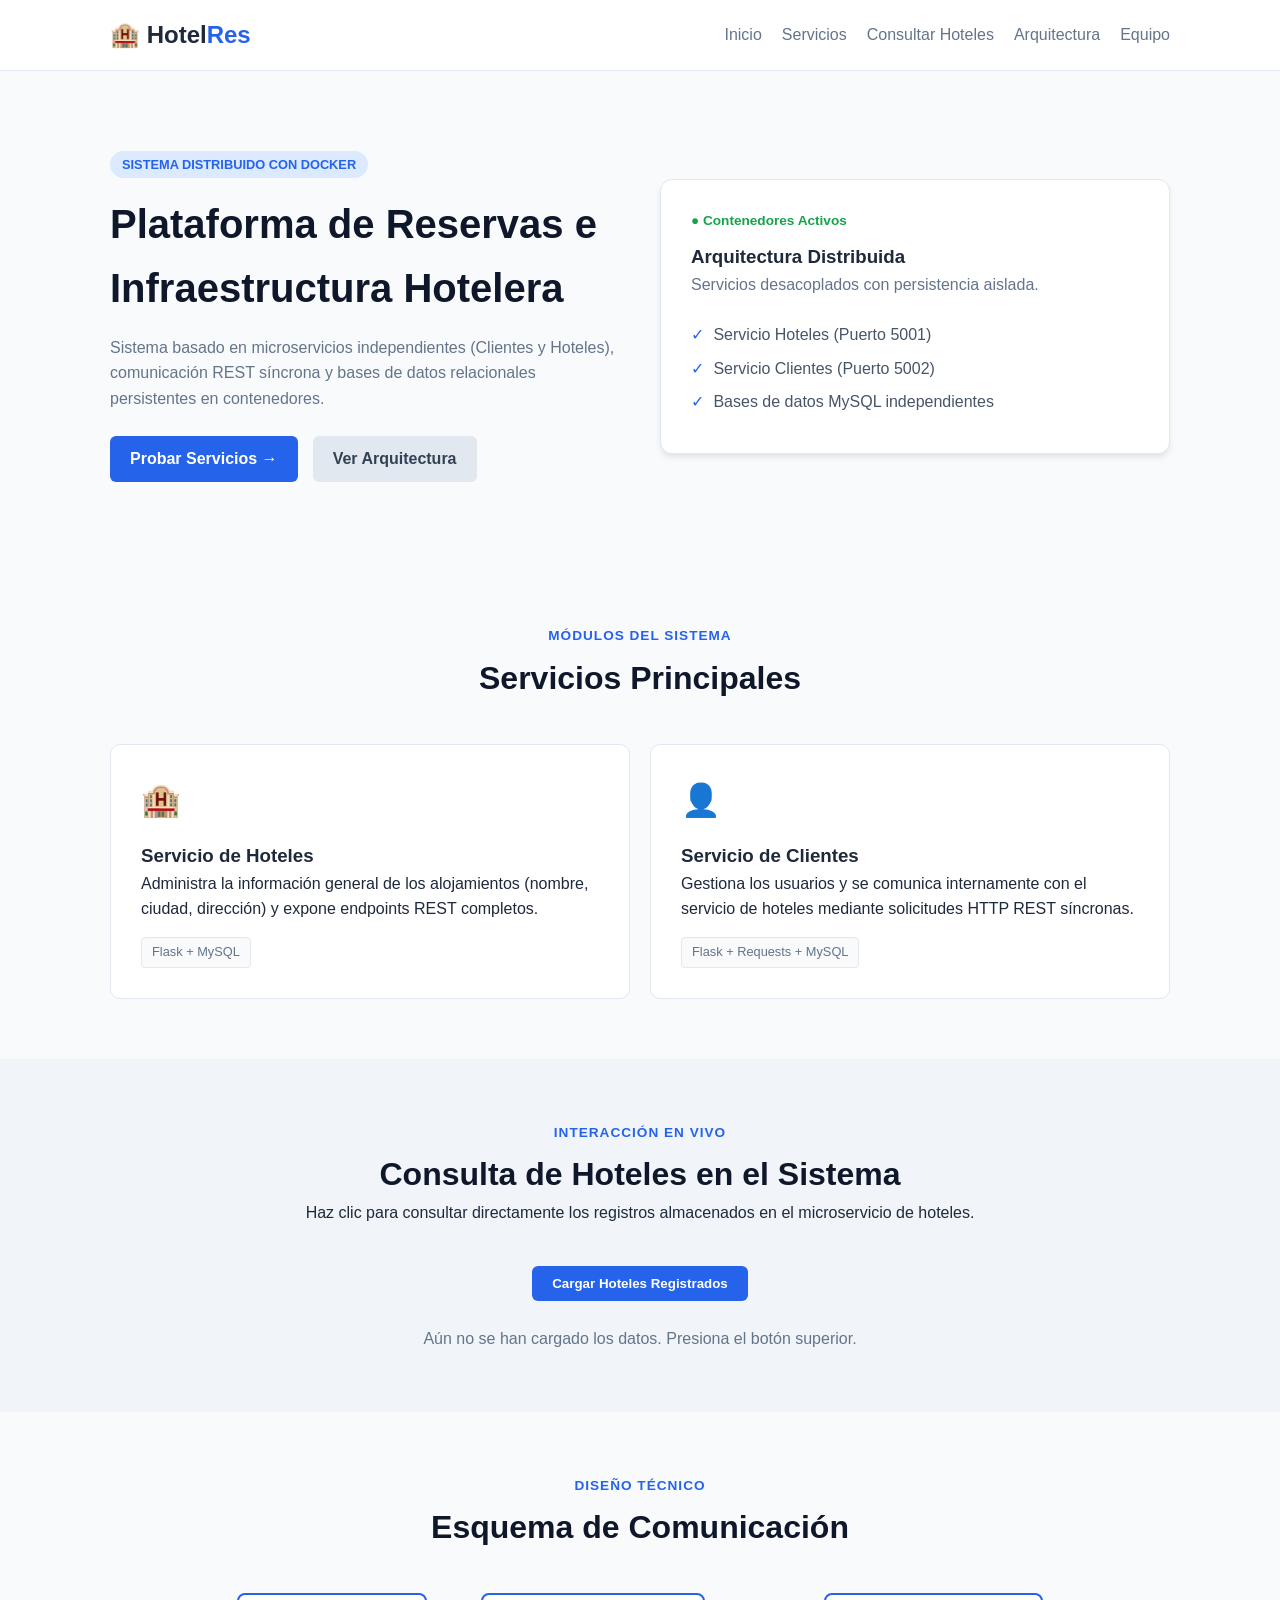
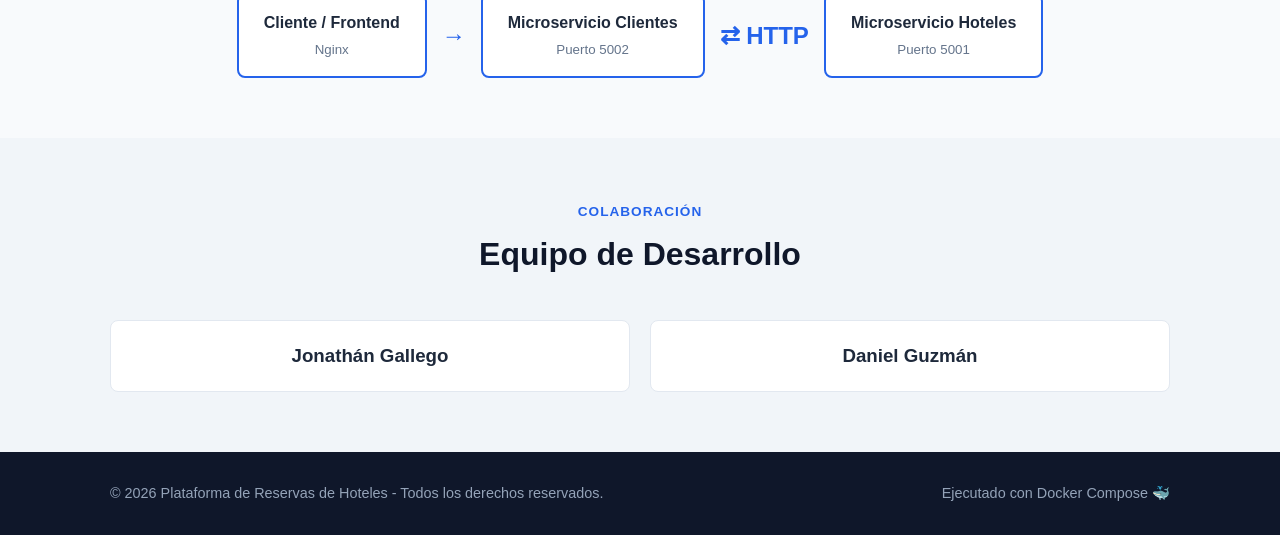
==== home/index.html @ 81968f02 "creación del home y arreglo de carpetas" ====
<!DOCTYPE html>
<html lang="es">
<head>
    <meta charset="UTF-8">
    <meta name="viewport" content="width=device-width, initial-scale=1.0">
    <title>HotelRes | Plataforma de Reservas</title>
    <link rel="stylesheet" href="style.css">
</head>
<body>

    <!-- HEADER / NAVBAR -->
    <header class="navbar">
        <div class="container nav-container">
            <a href="#" class="logo">🏨 Hotel<span>Res</span></a>
            <nav class="nav-links">
                <a href="#inicio">Inicio</a>
                <a href="#servicios">Servicios</a>
                <a href="#datos">Consultar Hoteles</a>
                <a href="#arquitectura">Arquitectura</a>
                <a href="#equipo">Equipo</a>
            </nav>
        </div>
    </header>

    <main>
        <!-- SECCIÓN INICIO / HERO -->
        <section id="inicio" class="hero">
            <div class="container hero-grid">
                <div class="hero-text">
                    <span class="badge">SISTEMA DISTRIBUIDO CON DOCKER</span>
                    <h1>Plataforma de Reservas e Infraestructura Hotelera</h1>
                    <p>
                        Sistema basado en microservicios independientes (Clientes y Hoteles), 
                        comunicación REST síncrona y bases de datos relacionales persistentes en contenedores.
                    </p>
                    <div class="hero-buttons">
                        <a href="#datos" class="btn primary">Probar Servicios →</a>
                        <a href="#arquitectura" class="btn secondary">Ver Arquitectura</a>
                    </div>
                </div>
                <div class="hero-card">
                    <div class="card-status">● Contenedores Activos</div>
                    <h3>Arquitectura Distribuida</h3>
                    <p>Servicios desacoplados con persistencia aislada.</p>
                    <ul class="card-list">
                        <li><span>✓</span> Servicio Hoteles (Puerto 5001)</li>
                        <li><span>✓</span> Servicio Clientes (Puerto 5002)</li>
                        <li><span>✓</span> Bases de datos MySQL independientes</li>
                    </ul>
                </div>
            </div>
        </section>

        <!-- SECCIÓN SERVICIOS IMPLEMENTADOS -->
        <section id="servicios" class="section">
            <div class="container">
                <div class="section-title">
                    <span class="subtitle">MÓDULOS DEL SISTEMA</span>
                    <h2>Servicios Principales</h2>
                </div>
                <div class="services-grid">
                    <div class="service-card">
                        <div class="service-icon">🏨</div>
                        <h3>Servicio de Hoteles</h3>
                        <p>Administra la información general de los alojamientos (nombre, ciudad, dirección) y expone endpoints REST completos.</p>
                        <span class="tech-tag">Flask + MySQL</span>
                    </div>
                    <div class="service-card">
                        <div class="service-icon">👤</div>
                        <h3>Servicio de Clientes</h3>
                        <p>Gestiona los usuarios y se comunica internamente con el servicio de hoteles mediante solicitudes HTTP REST síncronas.</p>
                        <span class="tech-tag">Flask + Requests + MySQL</span>
                    </div>
                </div>
            </div>
        </section>

        <!-- SECCIÓN PRUEBA DE CONEXIÓN CON EL BACKEND -->
        <section id="datos" class="section bg-light">
            <div class="container">
                <div class="section-title">
                    <span class="subtitle">INTERACCIÓN EN VIVO</span>
                    <h2>Consulta de Hoteles en el Sistema</h2>
                    <p>Haz clic para consultar directamente los registros almacenados en el microservicio de hoteles.</p>
                </div>
                <div class="center-box">
                    <button id="btn-cargar" class="btn primary">Cargar Hoteles Registrados</button>
                </div>
                <div id="hoteles-container" class="hotels-grid">
                    <!-- Aquí se inyectarán los hoteles mediante JavaScript -->
                    <p class="placeholder-text">Aún no se han cargado los datos. Presiona el botón superior.</p>
                </div>
            </div>
        </section>

        <!-- SECCIÓN ARQUITECTURA -->
        <section id="arquitectura" class="section">
            <div class="container">
                <div class="section-title">
                    <span class="subtitle">DISEÑO TÉCNICO</span>
                    <h2>Esquema de Comunicación</h2>
                </div>
                <div class="arch-box">
                    <div class="arch-node">Cliente / Frontend<br><small>Nginx</small></div>
                    <div class="arch-arrow">→</div>
                    <div class="arch-node">Microservicio Clientes<br><small>Puerto 5002</small></div>
                    <div class="arch-arrow">⇄ HTTP</div>
                    <div class="arch-node">Microservicio Hoteles<br><small>Puerto 5001</small></div>
                </div>
            </div>
        </section>

        <!-- SECCIÓN EQUIPO -->
        <section id="equipo" class="section bg-light">
            <div class="container">
                <div class="section-title">
                    <span class="subtitle">COLABORACIÓN</span>
                    <h2>Equipo de Desarrollo</h2>
                </div>
                <div class="team-grid">
                    <div class="team-card">
                        <h3>Jonathán Gallego</h3>
                        <p></p>
                    </div>
                    <div class="team-card">
                        <h3>Daniel Guzmán</h3>
                        <p></p>
                    </div>
                </div>
            </div>
        </section>
    </main>

    <!-- FOOTER -->
    <footer class="footer">
        <div class="container footer-content">
            <p>© 2026 Plataforma de Reservas de Hoteles - Todos los derechos reservados.</p>
            <p>Ejecutado con Docker Compose 🐳</p>
        </div>
    </footer>

    <script src="script.js"></script>
</body>
</html>
---- home/style.css ----
:root {
    --primary: #2563eb;
    --primary-dark: #1d4ed8;
    --bg-color: #f8fafc;
    --text-color: #1e293b;
    --border-color: #e2e8f0;
    --card-bg: #ffffff;
}

* {
    margin: 0;
    padding: 0;
    box-sizing: border-box;
    font-family: 'Segoe UI', Tahoma, Geneva, Verdana, sans-serif;
}

body {
    background-color: var(--bg-color);
    color: var(--text-color);
    line-height: 1.6;
}

.container {
    max-width: 1100px;
    margin: 0 auto;
    padding: 0 20px;
}

/* Navbar */
.navbar {
    background: var(--card-bg);
    border-bottom: 1px solid var(--border-color);
    position: sticky;
    top: 0;
    z-index: 100;
}

.nav-container {
    display: flex;
    justify-content: space-between;
    align-items: center;
    height: 70px;
}

.logo {
    font-size: 1.5rem;
    font-weight: bold;
    color: var(--text-color);
    text-decoration: none;
}

.logo span {
    color: var(--primary);
}

.nav-links {
    display: flex;
    gap: 20px;
}

.nav-links a {
    text-decoration: none;
    color: #64748b;
    font-weight: 500;
    transition: color 0.2s;
}

.nav-links a:hover {
    color: var(--primary);
}

/* Hero Section */
.hero {
    padding: 80px 0;
}

.hero-grid {
    display: grid;
    grid-template-columns: 1fr 1fr;
    gap: 40px;
    align-items: center;
}

.badge {
    background: #dbeafe;
    color: var(--primary);
    padding: 6px 12px;
    border-radius: 20px;
    font-size: 0.8rem;
    font-weight: bold;
}

.hero h1 {
    font-size: 2.5rem;
    margin: 15px 0;
    color: #0f172a;
}

.hero p {
    color: #64748b;
    margin-bottom: 25px;
}

.hero-buttons {
    display: flex;
    gap: 15px;
}

.btn {
    padding: 10px 20px;
    border-radius: 6px;
    font-weight: 600;
    text-decoration: none;
    cursor: pointer;
    border: none;
    transition: background 0.2s;
}

.btn.primary {
    background: var(--primary);
    color: white;
}

.btn.primary:hover {
    background: var(--primary-dark);
}

.btn.secondary {
    background: #e2e8f0;
    color: #334155;
}

.hero-card {
    background: var(--card-bg);
    border: 1px solid var(--border-color);
    padding: 30px;
    border-radius: 12px;
    box-shadow: 0 4px 6px -1px rgb(0 0 0 / 0.1);
}

.card-status {
    color: #16a34a;
    font-size: 0.85rem;
    font-weight: bold;
    margin-bottom: 10px;
}

.card-list {
    list-style: none;
    margin-top: 15px;
}

.card-list li {
    margin-bottom: 8px;
    color: #475569;
}

.card-list span {
    color: var(--primary);
    margin-right: 5px;
}

/* Sections */
.section {
    padding: 60px 0;
}

.bg-light {
    background: #f1f5f9;
}

.section-title {
    text-align: center;
    margin-bottom: 40px;
}

.subtitle {
    color: var(--primary);
    font-size: 0.85rem;
    font-weight: bold;
    letter-spacing: 1px;
}

.section-title h2 {
    font-size: 2rem;
    margin-top: 5px;
    color: #0f172a;
}

/* Services */
.services-grid {
    display: grid;
    grid-template-columns: repeat(auto-fit, minmax(280px, 1fr));
    gap: 20px;
}

.service-card {
    background: var(--card-bg);
    padding: 30px;
    border-radius: 10px;
    border: 1px solid var(--border-color);
}

.service-icon {
    font-size: 2rem;
    margin-bottom: 15px;
}

.tech-tag {
    display: inline-block;
    margin-top: 15px;
    background: #f8fafc;
    border: 1px solid var(--border-color);
    padding: 4px 10px;
    border-radius: 4px;
    font-size: 0.8rem;
    color: #64748b;
}

/* Live Data Box */
.center-box {
    text-align: center;
    margin-bottom: 25px;
}

.hotels-grid {
    display: grid;
    grid-template-columns: repeat(auto-fit, minmax(250px, 1fr));
    gap: 15px;
}

.hotel-card {
    background: var(--card-bg);
    padding: 20px;
    border-radius: 8px;
    border: 1px solid var(--border-color);
}

.placeholder-text, .loading {
    text-align: center;
    color: #64748b;
    grid-column: 1 / -1;
}

.error-box {
    grid-column: 1 / -1;
    background: #fee2e2;
    color: #991b1b;
    padding: 15px;
    border-radius: 6px;
    text-align: center;
}

/* Architecture */
.arch-box {
    display: flex;
    justify-content: center;
    align-items: center;
    gap: 15px;
    flex-wrap: wrap;
}

.arch-node {
    background: var(--card-bg);
    border: 2px solid var(--primary);
    padding: 15px 25px;
    border-radius: 8px;
    text-align: center;
    font-weight: bold;
}

.arch-node small {
    font-weight: normal;
    color: #64748b;
}

.arch-arrow {
    font-size: 1.5rem;
    color: var(--primary);
    font-weight: bold;
}

/* Team */
.team-grid {
    display: grid;
    grid-template-columns: repeat(auto-fit, minmax(220px, 1fr));
    gap: 20px;
}

.team-card {
    background: var(--card-bg);
    padding: 20px;
    border-radius: 8px;
    border: 1px solid var(--border-color);
    text-align: center;
}

/* Footer */
.footer {
    background: #0f172a;
    color: #94a3b8;
    padding: 30px 0;
    text-align: center;
    font-size: 0.9rem;
}

.footer-content {
    display: flex;
    justify-content: space-between;
    flex-wrap: wrap;
    gap: 10px;
}
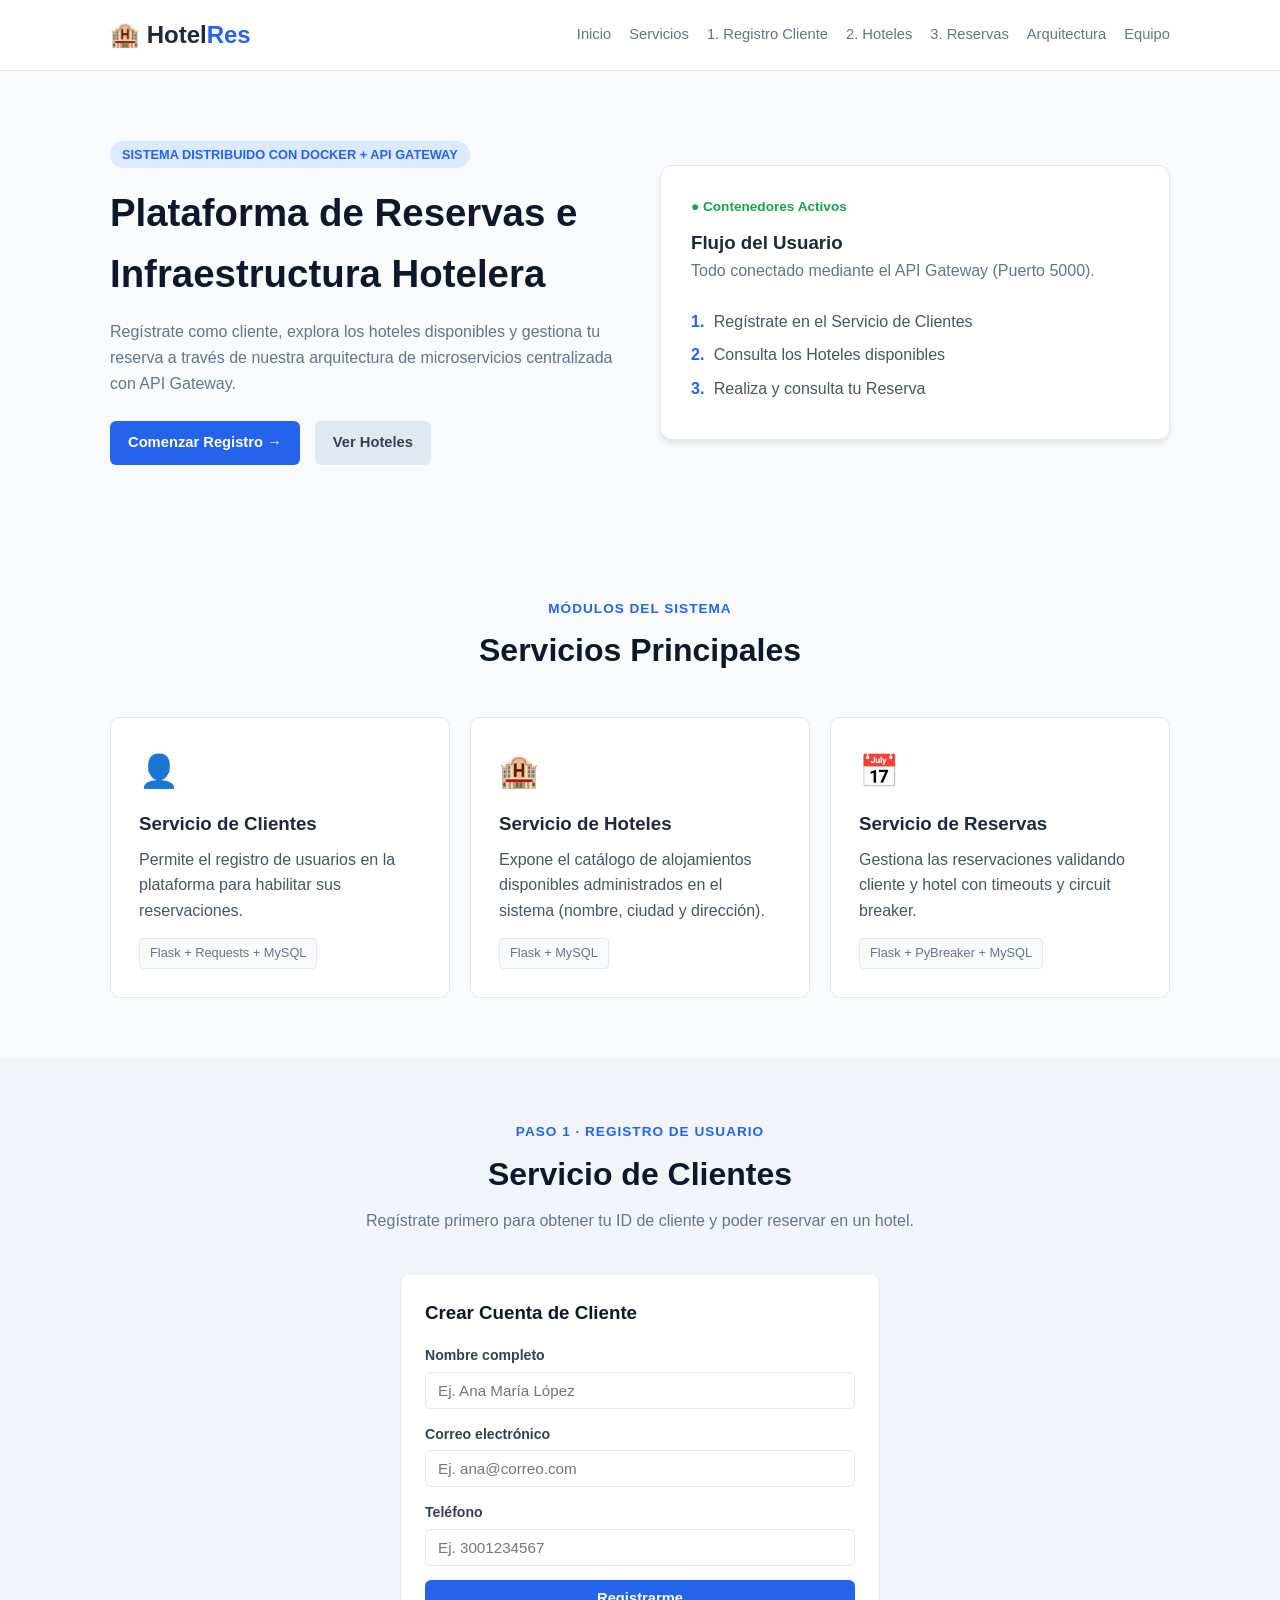
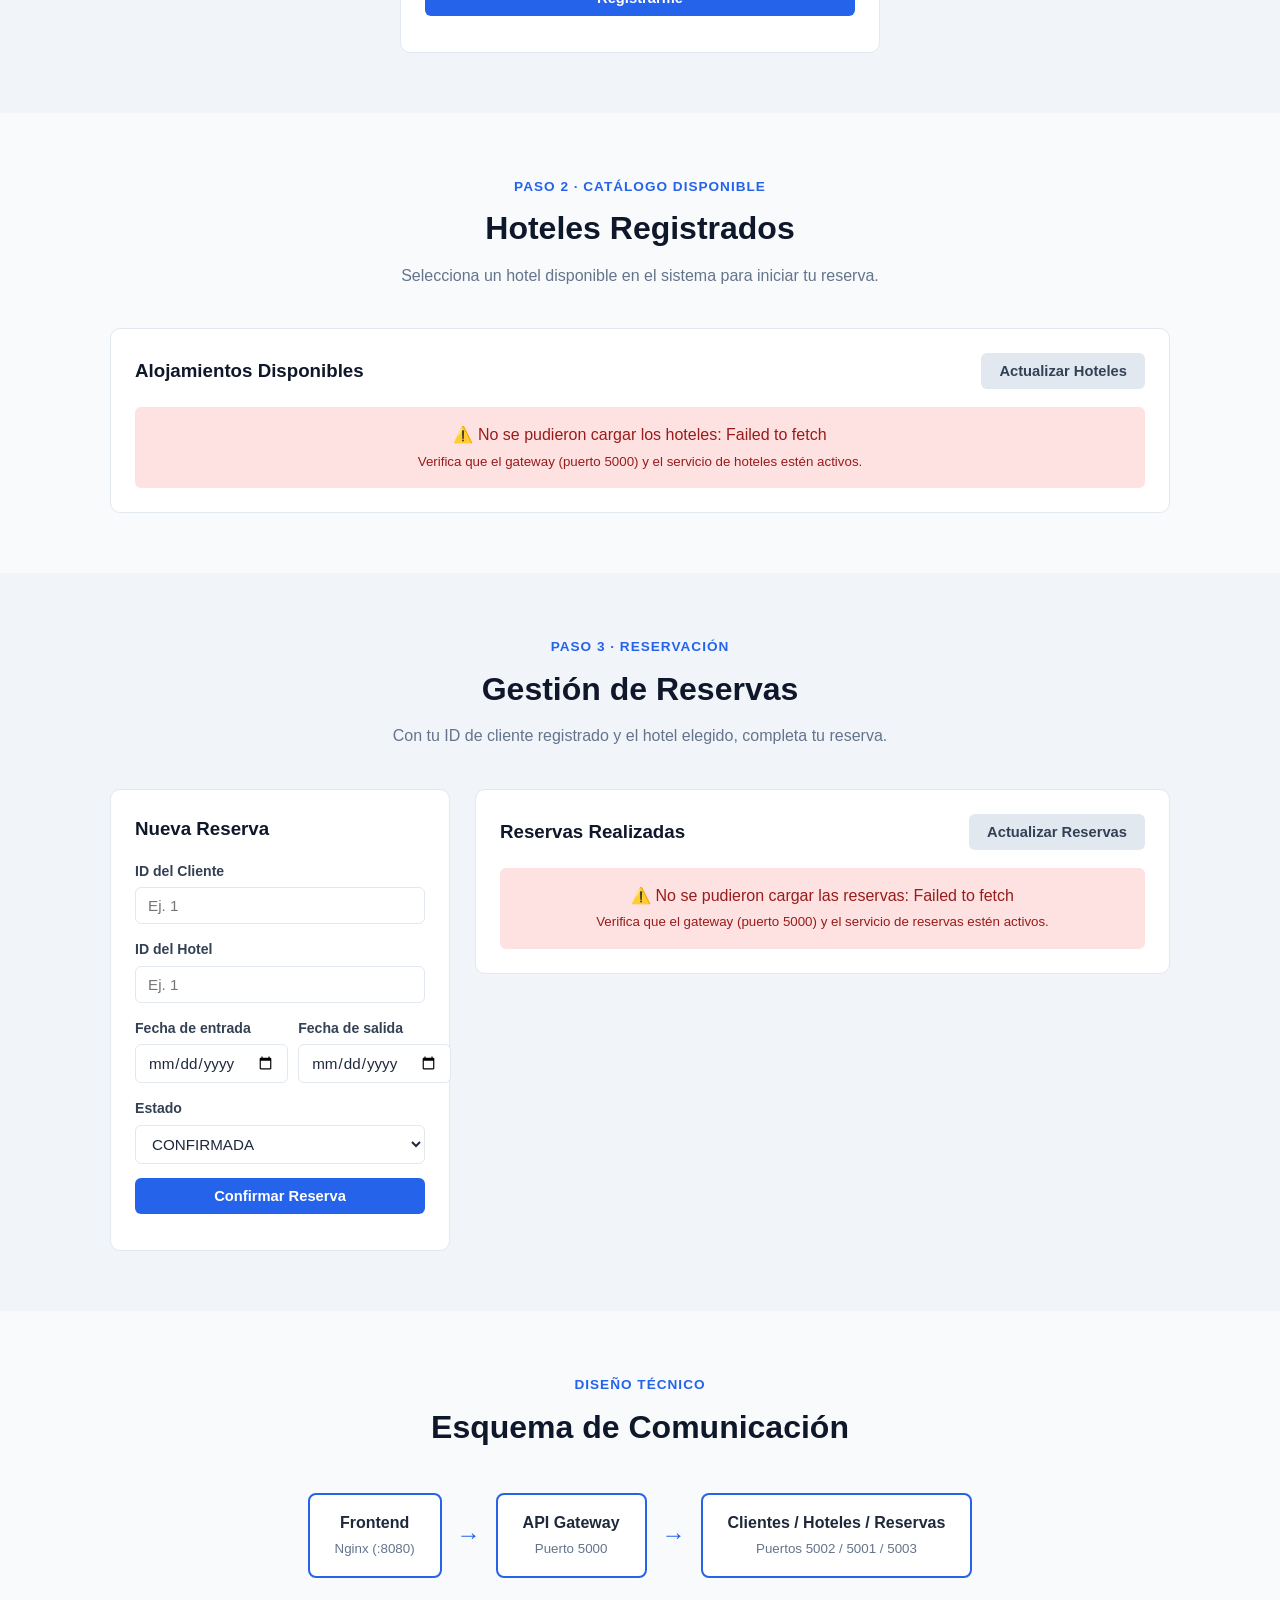
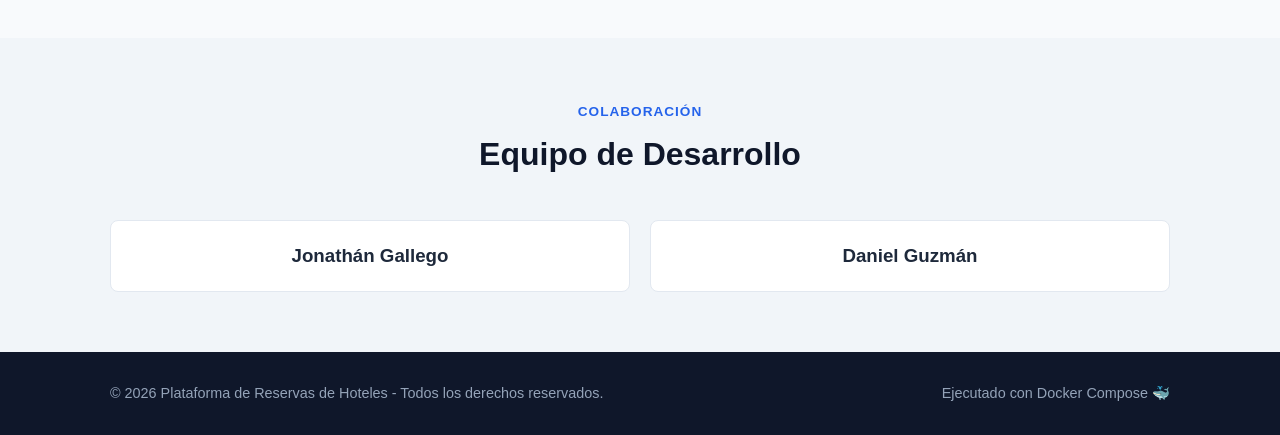
==== commit 44a6519c: "crear el servicio reservas y agregarlo al gateway" ====
--- a/home/index.html
+++ b/home/index.html
@@ -15,7 +15,9 @@
             <nav class="nav-links">
                 <a href="#inicio">Inicio</a>
                 <a href="#servicios">Servicios</a>
-                <a href="#datos">Consultar Hoteles</a>
+                <a href="#clientes">1. Registro Cliente</a>
+                <a href="#hoteles">2. Hoteles</a>
+                <a href="#reservas">3. Reservas</a>
                 <a href="#arquitectura">Arquitectura</a>
                 <a href="#equipo">Equipo</a>
             </nav>
@@ -27,25 +29,25 @@
         <section id="inicio" class="hero">
             <div class="container hero-grid">
                 <div class="hero-text">
-                    <span class="badge">SISTEMA DISTRIBUIDO CON DOCKER</span>
+                    <span class="badge">SISTEMA DISTRIBUIDO CON DOCKER + API GATEWAY</span>
                     <h1>Plataforma de Reservas e Infraestructura Hotelera</h1>
                     <p>
-                        Sistema basado en microservicios independientes (Clientes y Hoteles), 
-                        comunicación REST síncrona y bases de datos relacionales persistentes en contenedores.
+                        Regístrate como cliente, explora los hoteles disponibles y gestiona tu reserva
+                        a través de nuestra arquitectura de microservicios centralizada con API Gateway.
                     </p>
                     <div class="hero-buttons">
-                        <a href="#datos" class="btn primary">Probar Servicios →</a>
-                        <a href="#arquitectura" class="btn secondary">Ver Arquitectura</a>
+                        <a href="#clientes" class="btn primary">Comenzar Registro →</a>
+                        <a href="#hoteles" class="btn secondary">Ver Hoteles</a>
                     </div>
                 </div>
                 <div class="hero-card">
                     <div class="card-status">● Contenedores Activos</div>
-                    <h3>Arquitectura Distribuida</h3>
-                    <p>Servicios desacoplados con persistencia aislada.</p>
+                    <h3>Flujo del Usuario</h3>
+                    <p>Todo conectado mediante el API Gateway (Puerto 5000).</p>
                     <ul class="card-list">
-                        <li><span>✓</span> Servicio Hoteles (Puerto 5001)</li>
-                        <li><span>✓</span> Servicio Clientes (Puerto 5002)</li>
-                        <li><span>✓</span> Bases de datos MySQL independientes</li>
+                        <li><span>1.</span> Regístrate en el Servicio de Clientes</li>
+                        <li><span>2.</span> Consulta los Hoteles disponibles</li>
+                        <li><span>3.</span> Realiza y consulta tu Reserva</li>
                     </ul>
                 </div>
             </div>
@@ -59,36 +61,130 @@
                     <h2>Servicios Principales</h2>
                 </div>
                 <div class="services-grid">
+                    <div class="service-card">
+                        <div class="service-icon">👤</div>
+                        <h3>Servicio de Clientes</h3>
+                        <p>Permite el registro de usuarios en la plataforma para habilitar sus reservaciones.</p>
+                        <span class="tech-tag">Flask + Requests + MySQL</span>
+                    </div>
                     <div class="service-card">
                         <div class="service-icon">🏨</div>
                         <h3>Servicio de Hoteles</h3>
-                        <p>Administra la información general de los alojamientos (nombre, ciudad, dirección) y expone endpoints REST completos.</p>
+                        <p>Expone el catálogo de alojamientos disponibles administrados en el sistema (nombre, ciudad y dirección).</p>
                         <span class="tech-tag">Flask + MySQL</span>
                     </div>
                     <div class="service-card">
-                        <div class="service-icon">👤</div>
-                        <h3>Servicio de Clientes</h3>
-                        <p>Gestiona los usuarios y se comunica internamente con el servicio de hoteles mediante solicitudes HTTP REST síncronas.</p>
-                        <span class="tech-tag">Flask + Requests + MySQL</span>
-                    </div>
-                </div>
-            </div>
-        </section>
-
-        <!-- SECCIÓN PRUEBA DE CONEXIÓN CON EL BACKEND -->
-        <section id="datos" class="section bg-light">
-            <div class="container">
-                <div class="section-title">
-                    <span class="subtitle">INTERACCIÓN EN VIVO</span>
-                    <h2>Consulta de Hoteles en el Sistema</h2>
-                    <p>Haz clic para consultar directamente los registros almacenados en el microservicio de hoteles.</p>
-                </div>
-                <div class="center-box">
-                    <button id="btn-cargar" class="btn primary">Cargar Hoteles Registrados</button>
-                </div>
-                <div id="hoteles-container" class="hotels-grid">
-                    <!-- Aquí se inyectarán los hoteles mediante JavaScript -->
-                    <p class="placeholder-text">Aún no se han cargado los datos. Presiona el botón superior.</p>
+                        <div class="service-icon">📅</div>
+                        <h3>Servicio de Reservas</h3>
+                        <p>Gestiona las reservaciones validando cliente y hotel con timeouts y circuit breaker.</p>
+                        <span class="tech-tag">Flask + PyBreaker + MySQL</span>
+                    </div>
+                </div>
+            </div>
+        </section>
+
+        <!-- PASO 1: CLIENTES (SOLO REGISTRO DE USUARIO) -->
+        <section id="clientes" class="section bg-light">
+            <div class="container">
+                <div class="section-title">
+                    <span class="subtitle">PASO 1 · REGISTRO DE USUARIO</span>
+                    <h2>Servicio de Clientes</h2>
+                    <p>Regístrate primero para obtener tu ID de cliente y poder reservar en un hotel.</p>
+                </div>
+
+                <div style="max-width: 480px; margin: 0 auto;">
+                    <form id="form-cliente" class="form-card">
+                        <h3>Crear Cuenta de Cliente</h3>
+                        <div class="form-group">
+                            <label for="cliente-nombre">Nombre completo</label>
+                            <input type="text" id="cliente-nombre" placeholder="Ej. Ana María López" required>
+                        </div>
+                        <div class="form-group">
+                            <label for="cliente-correo">Correo electrónico</label>
+                            <input type="email" id="cliente-correo" placeholder="Ej. ana@correo.com" required>
+                        </div>
+                        <div class="form-group">
+                            <label for="cliente-telefono">Teléfono</label>
+                            <input type="text" id="cliente-telefono" placeholder="Ej. 3001234567" required>
+                        </div>
+                        <button type="submit" class="btn primary full-width">Registrarme</button>
+                        <div id="msg-cliente" class="feedback"></div>
+                    </form>
+                </div>
+            </div>
+        </section>
+
+        <!-- PASO 2: HOTELES (SOLO CONSULTA DE HOTELES REGISTRADOS) -->
+        <section id="hoteles" class="section">
+            <div class="container">
+                <div class="section-title">
+                    <span class="subtitle">PASO 2 · CATÁLOGO DISPONIBLE</span>
+                    <h2>Hoteles Registrados</h2>
+                    <p>Selecciona un hotel disponible en el sistema para iniciar tu reserva.</p>
+                </div>
+
+                <div class="list-panel">
+                    <div class="toolbar">
+                        <h3>Alojamientos Disponibles</h3>
+                        <button id="btn-cargar-hoteles" class="btn secondary" type="button">Actualizar Hoteles</button>
+                    </div>
+                    <div id="hoteles-container" class="cards-grid">
+                        <p class="placeholder-text">Cargando hoteles...</p>
+                    </div>
+                </div>
+            </div>
+        </section>
+
+        <!-- PASO 3: GESTIÓN DE RESERVAS -->
+        <section id="reservas" class="section bg-light">
+            <div class="container">
+                <div class="section-title">
+                    <span class="subtitle">PASO 3 · RESERVACIÓN</span>
+                    <h2>Gestión de Reservas</h2>
+                    <p>Con tu ID de cliente registrado y el hotel elegido, completa tu reserva.</p>
+                </div>
+
+                <div class="panel-grid">
+                    <form id="form-reserva" class="form-card">
+                        <h3>Nueva Reserva</h3>
+                        <div class="form-group">
+                            <label for="reserva-cliente-id">ID del Cliente</label>
+                            <input type="number" id="reserva-cliente-id" min="1" placeholder="Ej. 1" required>
+                        </div>
+                        <div class="form-group">
+                            <label for="reserva-hotel-id">ID del Hotel</label>
+                            <input type="number" id="reserva-hotel-id" min="1" placeholder="Ej. 1" required>
+                        </div>
+                        <div class="form-row">
+                            <div class="form-group">
+                                <label for="reserva-entrada">Fecha de entrada</label>
+                                <input type="date" id="reserva-entrada" required>
+                            </div>
+                            <div class="form-group">
+                                <label for="reserva-salida">Fecha de salida</label>
+                                <input type="date" id="reserva-salida" required>
+                            </div>
+                        </div>
+                        <div class="form-group">
+                            <label for="reserva-estado">Estado</label>
+                            <select id="reserva-estado">
+                                <option value="CONFIRMADA" selected>CONFIRMADA</option>
+                                <option value="PENDIENTE">PENDIENTE</option>
+                            </select>
+                        </div>
+                        <button type="submit" class="btn primary full-width">Confirmar Reserva</button>
+                        <div id="msg-reserva" class="feedback"></div>
+                    </form>
+
+                    <div class="list-panel">
+                        <div class="toolbar">
+                            <h3>Reservas Realizadas</h3>
+                            <button id="btn-cargar-reservas" class="btn secondary" type="button">Actualizar Reservas</button>
+                        </div>
+                        <div id="reservas-container" class="cards-grid">
+                            <p class="placeholder-text">Cargando reservas...</p>
+                        </div>
+                    </div>
                 </div>
             </div>
         </section>
@@ -101,11 +197,11 @@
                     <h2>Esquema de Comunicación</h2>
                 </div>
                 <div class="arch-box">
-                    <div class="arch-node">Cliente / Frontend<br><small>Nginx</small></div>
+                    <div class="arch-node">Frontend<br><small>Nginx (:8080)</small></div>
                     <div class="arch-arrow">→</div>
-                    <div class="arch-node">Microservicio Clientes<br><small>Puerto 5002</small></div>
-                    <div class="arch-arrow">⇄ HTTP</div>
-                    <div class="arch-node">Microservicio Hoteles<br><small>Puerto 5001</small></div>
+                    <div class="arch-node">API Gateway<br><small>Puerto 5000</small></div>
+                    <div class="arch-arrow">→</div>
+                    <div class="arch-node">Clientes / Hoteles / Reservas<br><small>Puertos 5002 / 5001 / 5003</small></div>
                 </div>
             </div>
         </section>
--- a/home/style.css
+++ b/home/style.css
@@ -14,6 +14,10 @@
     font-family: 'Segoe UI', Tahoma, Geneva, Verdana, sans-serif;
 }
 
+html {
+    scroll-behavior: smooth;
+}
+
 body {
     background-color: var(--bg-color);
     color: var(--text-color);
@@ -40,6 +44,7 @@
     justify-content: space-between;
     align-items: center;
     height: 70px;
+    gap: 15px;
 }
 
 .logo {
@@ -47,6 +52,7 @@
     font-weight: bold;
     color: var(--text-color);
     text-decoration: none;
+    white-space: nowrap;
 }
 
 .logo span {
@@ -55,13 +61,15 @@
 
 .nav-links {
     display: flex;
-    gap: 20px;
+    gap: 18px;
+    flex-wrap: wrap;
 }
 
 .nav-links a {
     text-decoration: none;
     color: #64748b;
     font-weight: 500;
+    font-size: 0.92rem;
     transition: color 0.2s;
 }
 
@@ -71,7 +79,7 @@
 
 /* Hero Section */
 .hero {
-    padding: 80px 0;
+    padding: 70px 0;
 }
 
 .hero-grid {
@@ -91,7 +99,7 @@
 }
 
 .hero h1 {
-    font-size: 2.5rem;
+    font-size: 2.4rem;
     margin: 15px 0;
     color: #0f172a;
 }
@@ -104,16 +112,18 @@
 .hero-buttons {
     display: flex;
     gap: 15px;
+    flex-wrap: wrap;
 }
 
 .btn {
-    padding: 10px 20px;
+    padding: 10px 18px;
     border-radius: 6px;
     font-weight: 600;
     text-decoration: none;
     cursor: pointer;
     border: none;
     transition: background 0.2s;
+    font-size: 0.92rem;
 }
 
 .btn.primary {
@@ -130,6 +140,20 @@
     color: #334155;
 }
 
+.btn.secondary:hover {
+    background: #cbd5e1;
+}
+
+.btn.small {
+    padding: 6px 12px;
+    font-size: 0.82rem;
+    margin-top: 8px;
+}
+
+.full-width {
+    width: 100%;
+}
+
 .hero-card {
     background: var(--card-bg);
     border: 1px solid var(--border-color);
@@ -157,6 +181,7 @@
 
 .card-list span {
     color: var(--primary);
+    font-weight: bold;
     margin-right: 5px;
 }
 
@@ -172,6 +197,11 @@
 .section-title {
     text-align: center;
     margin-bottom: 40px;
+}
+
+.section-title p {
+    color: #64748b;
+    margin-top: 8px;
 }
 
 .subtitle {
@@ -190,20 +220,25 @@
 /* Services */
 .services-grid {
     display: grid;
-    grid-template-columns: repeat(auto-fit, minmax(280px, 1fr));
+    grid-template-columns: repeat(auto-fit, minmax(260px, 1fr));
     gap: 20px;
 }
 
 .service-card {
     background: var(--card-bg);
-    padding: 30px;
+    padding: 28px;
     border-radius: 10px;
     border: 1px solid var(--border-color);
 }
 
 .service-icon {
     font-size: 2rem;
-    margin-bottom: 15px;
+    margin-bottom: 12px;
+}
+
+.service-card p {
+    color: #475569;
+    margin-top: 8px;
 }
 
 .tech-tag {
@@ -217,29 +252,138 @@
     color: #64748b;
 }
 
-/* Live Data Box */
-.center-box {
-    text-align: center;
-    margin-bottom: 25px;
-}
-
-.hotels-grid {
-    display: grid;
-    grid-template-columns: repeat(auto-fit, minmax(250px, 1fr));
+/* Functional Panels (Forms + Lists) */
+.panel-grid {
+    display: grid;
+    grid-template-columns: 340px 1fr;
+    gap: 25px;
+    align-items: start;
+}
+
+.form-card, .list-panel {
+    background: var(--card-bg);
+    border: 1px solid var(--border-color);
+    border-radius: 10px;
+    padding: 24px;
+}
+
+.form-card h3 {
+    margin-bottom: 16px;
+    color: #0f172a;
+}
+
+.form-group {
+    margin-bottom: 14px;
+}
+
+.form-group label {
+    display: block;
+    font-size: 0.88rem;
+    font-weight: 600;
+    color: #334155;
+    margin-bottom: 5px;
+}
+
+.form-group input,
+.form-group select {
+    width: 100%;
+    padding: 9px 12px;
+    border: 1px solid var(--border-color);
+    border-radius: 6px;
+    font-size: 0.95rem;
+    color: var(--text-color);
+    background: #fff;
+}
+
+.form-group input:focus,
+.form-group select:focus {
+    outline: none;
+    border-color: var(--primary);
+}
+
+.form-row {
+    display: grid;
+    grid-template-columns: 1fr 1fr;
+    gap: 10px;
+}
+
+.toolbar {
+    display: flex;
+    justify-content: space-between;
+    align-items: center;
+    gap: 12px;
+    margin-bottom: 18px;
+    flex-wrap: wrap;
+}
+
+.toolbar h3 {
+    color: #0f172a;
+}
+
+.cards-grid {
+    display: grid;
+    grid-template-columns: repeat(auto-fit, minmax(220px, 1fr));
     gap: 15px;
 }
 
-.hotel-card {
-    background: var(--card-bg);
-    padding: 20px;
+.item-card {
+    background: #f8fafc;
+    padding: 16px;
     border-radius: 8px;
     border: 1px solid var(--border-color);
 }
 
+.item-card h4 {
+    margin-bottom: 6px;
+    color: #0f172a;
+}
+
+.item-card p {
+    font-size: 0.9rem;
+    color: #475569;
+    margin-bottom: 4px;
+}
+
+.card-actions {
+    display: flex;
+    gap: 8px;
+    flex-wrap: wrap;
+}
+
+.status-badge {
+    display: inline-block;
+    margin-top: 6px;
+    padding: 2px 8px;
+    border-radius: 12px;
+    font-size: 0.78rem;
+    font-weight: 700;
+    background: #dcfce7;
+    color: #166534;
+}
+
+.feedback {
+    margin-top: 12px;
+    font-size: 0.88rem;
+    border-radius: 6px;
+}
+
+.feedback.ok {
+    padding: 10px;
+    background: #dcfce7;
+    color: #166534;
+}
+
+.feedback.err {
+    padding: 10px;
+    background: #fee2e2;
+    color: #991b1b;
+}
+
 .placeholder-text, .loading {
     text-align: center;
     color: #64748b;
     grid-column: 1 / -1;
+    padding: 15px 0;
 }
 
 .error-box {
@@ -309,4 +453,11 @@
     justify-content: space-between;
     flex-wrap: wrap;
     gap: 10px;
+}
+
+@media (max-width: 820px) {
+    .hero-grid,
+    .panel-grid {
+        grid-template-columns: 1fr;
+    }
 }
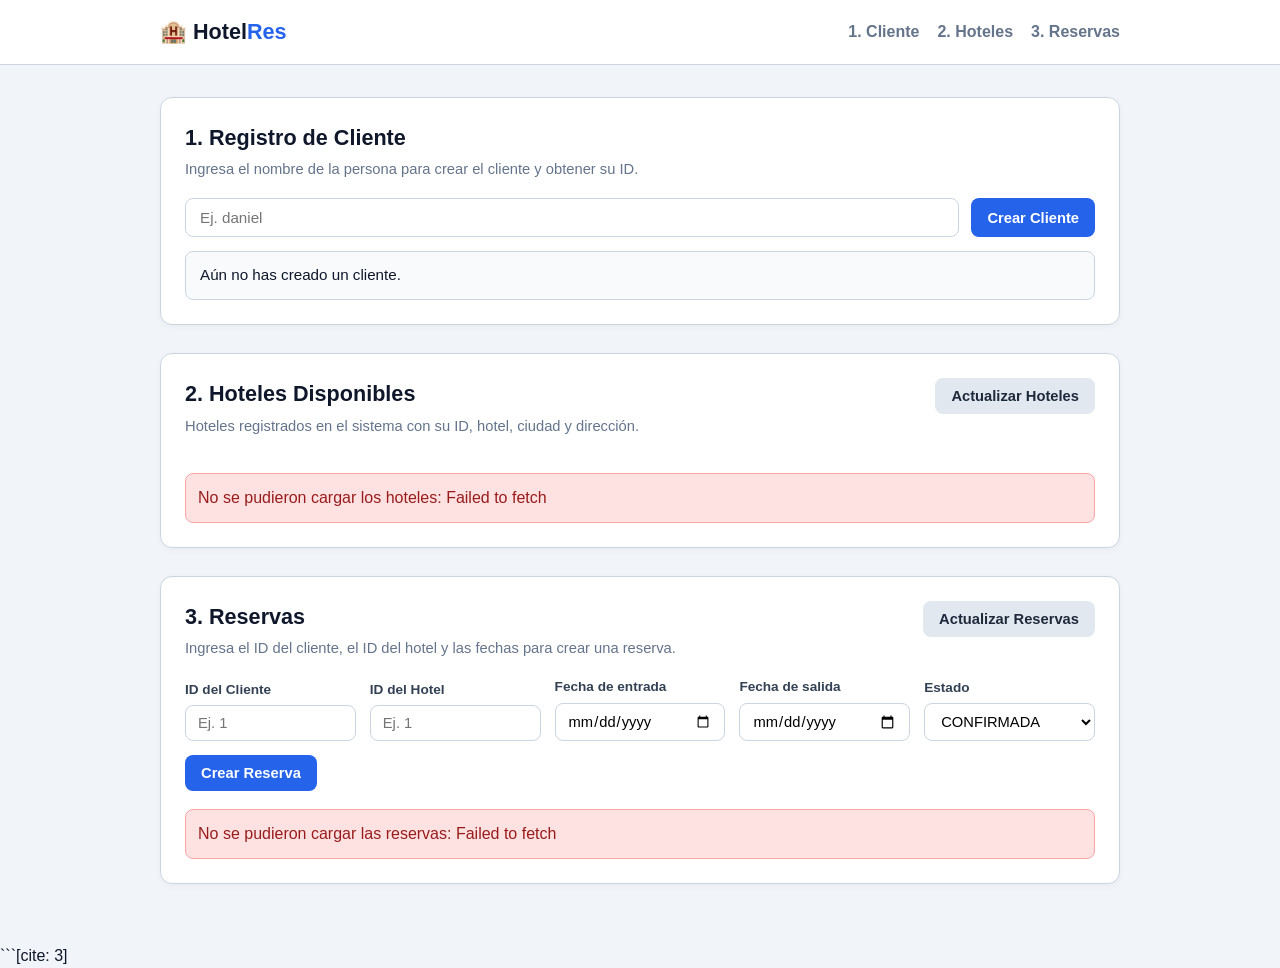
==== commit 157fd96c: "arreglo del readme.md" ====
--- a/home/index.html
+++ b/home/index.html
@@ -3,238 +3,113 @@
 <head>
     <meta charset="UTF-8">
     <meta name="viewport" content="width=device-width, initial-scale=1.0">
-    <title>HotelRes | Plataforma de Reservas</title>
+    <title>HotelRes | Clientes, Hoteles y Reservas</title>
     <link rel="stylesheet" href="style.css">
 </head>
 <body>
 
-    <!-- HEADER / NAVBAR -->
     <header class="navbar">
         <div class="container nav-container">
             <a href="#" class="logo">🏨 Hotel<span>Res</span></a>
             <nav class="nav-links">
-                <a href="#inicio">Inicio</a>
-                <a href="#servicios">Servicios</a>
-                <a href="#clientes">1. Registro Cliente</a>
-                <a href="#hoteles">2. Hoteles</a>
-                <a href="#reservas">3. Reservas</a>
-                <a href="#arquitectura">Arquitectura</a>
-                <a href="#equipo">Equipo</a>
+                <a href="#apartado-cliente">1. Cliente</a>
+                <a href="#apartado-hoteles">2. Hoteles</a>
+                <a href="#apartado-reservas">3. Reservas</a>
             </nav>
         </div>
     </header>
 
-    <main>
-        <!-- SECCIÓN INICIO / HERO -->
-        <section id="inicio" class="hero">
-            <div class="container hero-grid">
-                <div class="hero-text">
-                    <span class="badge">SISTEMA DISTRIBUIDO CON DOCKER + API GATEWAY</span>
-                    <h1>Plataforma de Reservas e Infraestructura Hotelera</h1>
-                    <p>
-                        Regístrate como cliente, explora los hoteles disponibles y gestiona tu reserva
-                        a través de nuestra arquitectura de microservicios centralizada con API Gateway.
-                    </p>
-                    <div class="hero-buttons">
-                        <a href="#clientes" class="btn primary">Comenzar Registro →</a>
-                        <a href="#hoteles" class="btn secondary">Ver Hoteles</a>
-                    </div>
-                </div>
-                <div class="hero-card">
-                    <div class="card-status">● Contenedores Activos</div>
-                    <h3>Flujo del Usuario</h3>
-                    <p>Todo conectado mediante el API Gateway (Puerto 5000).</p>
-                    <ul class="card-list">
-                        <li><span>1.</span> Regístrate en el Servicio de Clientes</li>
-                        <li><span>2.</span> Consulta los Hoteles disponibles</li>
-                        <li><span>3.</span> Realiza y consulta tu Reserva</li>
-                    </ul>
-                </div>
+    <main class="container main-content">
+
+        <!-- APARTADO 1: NOMBRE DEL CLIENTE Y SU ID -->
+        <section id="apartado-cliente" class="card-section">
+            <h2>1. Registro de Cliente</h2>
+            <p class="desc">Ingresa el nombre de la persona para crear el cliente y obtener su ID.</p>
+
+            <form id="form-cliente" class="inline-form">
+                <input
+                    type="text"
+                    id="input-nombre-cliente"
+                    placeholder="Ej. daniel"
+                    required
+                >
+                <button type="submit" class="btn primary">Crear Cliente</button>
+            </form>
+
+            <div id="resultado-cliente" class="resultado-box">
+                Aún no has creado un cliente.
             </div>
         </section>
 
-        <!-- SECCIÓN SERVICIOS IMPLEMENTADOS -->
-        <section id="servicios" class="section">
-            <div class="container">
-                <div class="section-title">
-                    <span class="subtitle">MÓDULOS DEL SISTEMA</span>
-                    <h2>Servicios Principales</h2>
+        <!-- APARTADO 2: HOTELES DISPONIBLES CON SU ID -->
+        <section id="apartado-hoteles" class="card-section">
+            <div class="section-header">
+                <div>
+                    <h2>2. Hoteles Disponibles</h2>
+                    <p class="desc">Hoteles registrados en el sistema con su ID, hotel, ciudad y dirección.</p>
                 </div>
-                <div class="services-grid">
-                    <div class="service-card">
-                        <div class="service-icon">👤</div>
-                        <h3>Servicio de Clientes</h3>
-                        <p>Permite el registro de usuarios en la plataforma para habilitar sus reservaciones.</p>
-                        <span class="tech-tag">Flask + Requests + MySQL</span>
-                    </div>
-                    <div class="service-card">
-                        <div class="service-icon">🏨</div>
-                        <h3>Servicio de Hoteles</h3>
-                        <p>Expone el catálogo de alojamientos disponibles administrados en el sistema (nombre, ciudad y dirección).</p>
-                        <span class="tech-tag">Flask + MySQL</span>
-                    </div>
-                    <div class="service-card">
-                        <div class="service-icon">📅</div>
-                        <h3>Servicio de Reservas</h3>
-                        <p>Gestiona las reservaciones validando cliente y hotel con timeouts y circuit breaker.</p>
-                        <span class="tech-tag">Flask + PyBreaker + MySQL</span>
-                    </div>
-                </div>
+                <button id="btn-cargar-hoteles" type="button" class="btn secondary">Actualizar Hoteles</button>
+            </div>
+
+            <div id="lista-hoteles" class="grid-cards">
+                <p class="muted">Cargando hoteles...</p>
             </div>
         </section>
 
-        <!-- PASO 1: CLIENTES (SOLO REGISTRO DE USUARIO) -->
-        <section id="clientes" class="section bg-light">
-            <div class="container">
-                <div class="section-title">
-                    <span class="subtitle">PASO 1 · REGISTRO DE USUARIO</span>
-                    <h2>Servicio de Clientes</h2>
-                    <p>Regístrate primero para obtener tu ID de cliente y poder reservar en un hotel.</p>
+        <!-- APARTADO 3: RESERVAS -->
+        <section id="apartado-reservas" class="card-section">
+            <div class="section-header">
+                <div>
+                    <h2>3. Reservas</h2>
+                    <p class="desc">Ingresa el ID del cliente, el ID del hotel y las fechas para crear una reserva.</p>
+                </div>
+                <button id="btn-cargar-reservas" type="button" class="btn secondary">Actualizar Reservas</button>
+            </div>
+
+            <form id="form-reserva" class="reserva-form">
+                <div class="campo">
+                    <label for="input-cliente-id">ID del Cliente</label>
+                    <input type="number" id="input-cliente-id" min="1" placeholder="Ej. 1" required>
                 </div>
 
-                <div style="max-width: 480px; margin: 0 auto;">
-                    <form id="form-cliente" class="form-card">
-                        <h3>Crear Cuenta de Cliente</h3>
-                        <div class="form-group">
-                            <label for="cliente-nombre">Nombre completo</label>
-                            <input type="text" id="cliente-nombre" placeholder="Ej. Ana María López" required>
-                        </div>
-                        <div class="form-group">
-                            <label for="cliente-correo">Correo electrónico</label>
-                            <input type="email" id="cliente-correo" placeholder="Ej. ana@correo.com" required>
-                        </div>
-                        <div class="form-group">
-                            <label for="cliente-telefono">Teléfono</label>
-                            <input type="text" id="cliente-telefono" placeholder="Ej. 3001234567" required>
-                        </div>
-                        <button type="submit" class="btn primary full-width">Registrarme</button>
-                        <div id="msg-cliente" class="feedback"></div>
-                    </form>
+                <div class="campo">
+                    <label for="input-hotel-id">ID del Hotel</label>
+                    <input type="number" id="input-hotel-id" min="1" placeholder="Ej. 1" required>
                 </div>
+
+                <div class="campo">
+                    <label for="input-fecha-entrada">Fecha de entrada</label>
+                    <input type="date" id="input-fecha-entrada" required>
+                </div>
+
+                <div class="campo">
+                    <label for="input-fecha-salida">Fecha de salida</label>
+                    <input type="date" id="input-fecha-salida" required>
+                </div>
+
+                <div class="campo">
+                    <label for="select-estado">Estado</label>
+                    <select id="select-estado">
+                        <option value="CONFIRMADA" selected>CONFIRMADA</option>
+                        <option value="PENDIENTE">PENDIENTE</option>
+                    </select>
+                </div>
+
+                <div class="campo-btn">
+                    <button type="submit" class="btn primary">Crear Reserva</button>
+                </div>
+            </form>
+
+            <div id="mensaje-reserva" class="resultado-box"></div>
+
+            <div id="lista-reservas" class="grid-cards">
+                <p class="muted">Cargando reservas...</p>
             </div>
         </section>
 
-        <!-- PASO 2: HOTELES (SOLO CONSULTA DE HOTELES REGISTRADOS) -->
-        <section id="hoteles" class="section">
-            <div class="container">
-                <div class="section-title">
-                    <span class="subtitle">PASO 2 · CATÁLOGO DISPONIBLE</span>
-                    <h2>Hoteles Registrados</h2>
-                    <p>Selecciona un hotel disponible en el sistema para iniciar tu reserva.</p>
-                </div>
-
-                <div class="list-panel">
-                    <div class="toolbar">
-                        <h3>Alojamientos Disponibles</h3>
-                        <button id="btn-cargar-hoteles" class="btn secondary" type="button">Actualizar Hoteles</button>
-                    </div>
-                    <div id="hoteles-container" class="cards-grid">
-                        <p class="placeholder-text">Cargando hoteles...</p>
-                    </div>
-                </div>
-            </div>
-        </section>
-
-        <!-- PASO 3: GESTIÓN DE RESERVAS -->
-        <section id="reservas" class="section bg-light">
-            <div class="container">
-                <div class="section-title">
-                    <span class="subtitle">PASO 3 · RESERVACIÓN</span>
-                    <h2>Gestión de Reservas</h2>
-                    <p>Con tu ID de cliente registrado y el hotel elegido, completa tu reserva.</p>
-                </div>
-
-                <div class="panel-grid">
-                    <form id="form-reserva" class="form-card">
-                        <h3>Nueva Reserva</h3>
-                        <div class="form-group">
-                            <label for="reserva-cliente-id">ID del Cliente</label>
-                            <input type="number" id="reserva-cliente-id" min="1" placeholder="Ej. 1" required>
-                        </div>
-                        <div class="form-group">
-                            <label for="reserva-hotel-id">ID del Hotel</label>
-                            <input type="number" id="reserva-hotel-id" min="1" placeholder="Ej. 1" required>
-                        </div>
-                        <div class="form-row">
-                            <div class="form-group">
-                                <label for="reserva-entrada">Fecha de entrada</label>
-                                <input type="date" id="reserva-entrada" required>
-                            </div>
-                            <div class="form-group">
-                                <label for="reserva-salida">Fecha de salida</label>
-                                <input type="date" id="reserva-salida" required>
-                            </div>
-                        </div>
-                        <div class="form-group">
-                            <label for="reserva-estado">Estado</label>
-                            <select id="reserva-estado">
-                                <option value="CONFIRMADA" selected>CONFIRMADA</option>
-                                <option value="PENDIENTE">PENDIENTE</option>
-                            </select>
-                        </div>
-                        <button type="submit" class="btn primary full-width">Confirmar Reserva</button>
-                        <div id="msg-reserva" class="feedback"></div>
-                    </form>
-
-                    <div class="list-panel">
-                        <div class="toolbar">
-                            <h3>Reservas Realizadas</h3>
-                            <button id="btn-cargar-reservas" class="btn secondary" type="button">Actualizar Reservas</button>
-                        </div>
-                        <div id="reservas-container" class="cards-grid">
-                            <p class="placeholder-text">Cargando reservas...</p>
-                        </div>
-                    </div>
-                </div>
-            </div>
-        </section>
-
-        <!-- SECCIÓN ARQUITECTURA -->
-        <section id="arquitectura" class="section">
-            <div class="container">
-                <div class="section-title">
-                    <span class="subtitle">DISEÑO TÉCNICO</span>
-                    <h2>Esquema de Comunicación</h2>
-                </div>
-                <div class="arch-box">
-                    <div class="arch-node">Frontend<br><small>Nginx (:8080)</small></div>
-                    <div class="arch-arrow">→</div>
-                    <div class="arch-node">API Gateway<br><small>Puerto 5000</small></div>
-                    <div class="arch-arrow">→</div>
-                    <div class="arch-node">Clientes / Hoteles / Reservas<br><small>Puertos 5002 / 5001 / 5003</small></div>
-                </div>
-            </div>
-        </section>
-
-        <!-- SECCIÓN EQUIPO -->
-        <section id="equipo" class="section bg-light">
-            <div class="container">
-                <div class="section-title">
-                    <span class="subtitle">COLABORACIÓN</span>
-                    <h2>Equipo de Desarrollo</h2>
-                </div>
-                <div class="team-grid">
-                    <div class="team-card">
-                        <h3>Jonathán Gallego</h3>
-                        <p></p>
-                    </div>
-                    <div class="team-card">
-                        <h3>Daniel Guzmán</h3>
-                        <p></p>
-                    </div>
-                </div>
-            </div>
-        </section>
     </main>
-
-    <!-- FOOTER -->
-    <footer class="footer">
-        <div class="container footer-content">
-            <p>© 2026 Plataforma de Reservas de Hoteles - Todos los derechos reservados.</p>
-            <p>Ejecutado con Docker Compose 🐳</p>
-        </div>
-    </footer>
 
     <script src="script.js"></script>
 </body>
-</html>+</html>
+```[cite: 3]
--- a/home/style.css
+++ b/home/style.css
@@ -1,10 +1,11 @@
 :root {
     --primary: #2563eb;
     --primary-dark: #1d4ed8;
-    --bg-color: #f8fafc;
-    --text-color: #1e293b;
-    --border-color: #e2e8f0;
-    --card-bg: #ffffff;
+    --bg: #f1f5f9;
+    --card: #ffffff;
+    --text: #0f172a;
+    --muted: #64748b;
+    --border: #cbd5e1;
 }
 
 * {
@@ -14,45 +15,38 @@
     font-family: 'Segoe UI', Tahoma, Geneva, Verdana, sans-serif;
 }
 
-html {
-    scroll-behavior: smooth;
-}
-
 body {
-    background-color: var(--bg-color);
-    color: var(--text-color);
-    line-height: 1.6;
+    background-color: var(--bg);
+    color: var(--text);
+    line-height: 1.5;
 }
 
 .container {
-    max-width: 1100px;
+    max-width: 1000px;
     margin: 0 auto;
     padding: 0 20px;
 }
 
-/* Navbar */
 .navbar {
-    background: var(--card-bg);
-    border-bottom: 1px solid var(--border-color);
+    background: var(--card);
+    border-bottom: 1px solid var(--border);
     position: sticky;
     top: 0;
-    z-index: 100;
+    z-index: 10;
 }
 
 .nav-container {
+    height: 64px;
     display: flex;
     justify-content: space-between;
     align-items: center;
-    height: 70px;
-    gap: 15px;
 }
 
 .logo {
-    font-size: 1.5rem;
-    font-weight: bold;
-    color: var(--text-color);
+    font-size: 1.35rem;
+    font-weight: 700;
     text-decoration: none;
-    white-space: nowrap;
+    color: var(--text);
 }
 
 .logo span {
@@ -62,73 +56,108 @@
 .nav-links {
     display: flex;
     gap: 18px;
-    flex-wrap: wrap;
 }
 
 .nav-links a {
     text-decoration: none;
-    color: #64748b;
-    font-weight: 500;
-    font-size: 0.92rem;
-    transition: color 0.2s;
+    color: var(--muted);
+    font-weight: 600;
 }
 
 .nav-links a:hover {
     color: var(--primary);
 }
 
-/* Hero Section */
-.hero {
-    padding: 70px 0;
-}
-
-.hero-grid {
+.main-content {
+    padding: 32px 20px 60px;
+    display: flex;
+    flex-direction: column;
+    gap: 28px;
+}
+
+.card-section {
+    background: var(--card);
+    border: 1px solid var(--border);
+    border-radius: 12px;
+    padding: 24px;
+    box-shadow: 0 2px 6px rgba(15, 23, 42, 0.04);
+}
+
+.card-section h2 {
+    font-size: 1.35rem;
+    margin-bottom: 4px;
+}
+
+.desc {
+    color: var(--muted);
+    font-size: 0.92rem;
+    margin-bottom: 18px;
+}
+
+.section-header {
+    display: flex;
+    justify-content: space-between;
+    align-items: flex-start;
+    gap: 12px;
+    flex-wrap: wrap;
+}
+
+.inline-form {
+    display: flex;
+    gap: 12px;
+    flex-wrap: wrap;
+}
+
+.inline-form input {
+    flex: 1;
+    min-width: 220px;
+    padding: 10px 14px;
+    border: 1px solid var(--border);
+    border-radius: 8px;
+    font-size: 0.95rem;
+}
+
+.reserva-form {
     display: grid;
-    grid-template-columns: 1fr 1fr;
-    gap: 40px;
-    align-items: center;
-}
-
-.badge {
-    background: #dbeafe;
-    color: var(--primary);
-    padding: 6px 12px;
-    border-radius: 20px;
-    font-size: 0.8rem;
-    font-weight: bold;
-}
-
-.hero h1 {
-    font-size: 2.4rem;
-    margin: 15px 0;
-    color: #0f172a;
-}
-
-.hero p {
-    color: #64748b;
-    margin-bottom: 25px;
-}
-
-.hero-buttons {
-    display: flex;
-    gap: 15px;
-    flex-wrap: wrap;
+    grid-template-columns: repeat(auto-fit, minmax(170px, 1fr));
+    gap: 14px;
+    align-items: end;
+    margin-bottom: 16px;
+}
+
+.campo {
+    display: flex;
+    flex-direction: column;
+    gap: 5px;
+}
+
+.campo label {
+    font-size: 0.85rem;
+    font-weight: 600;
+    color: #334155;
+}
+
+.campo input,
+.campo select {
+    padding: 9px 12px;
+    border: 1px solid var(--border);
+    border-radius: 8px;
+    font-size: 0.92rem;
+    background: #fff;
 }
 
 .btn {
-    padding: 10px 18px;
-    border-radius: 6px;
-    font-weight: 600;
-    text-decoration: none;
+    padding: 10px 16px;
+    border-radius: 8px;
+    border: none;
+    font-weight: 600;
     cursor: pointer;
-    border: none;
-    transition: background 0.2s;
     font-size: 0.92rem;
 }
 
 .btn.primary {
     background: var(--primary);
-    color: white;
+    color: #fff;
 }
 
 .btn.primary:hover {
@@ -137,327 +166,69 @@
 
 .btn.secondary {
     background: #e2e8f0;
-    color: #334155;
+    color: #1e293b;
 }
 
 .btn.secondary:hover {
     background: #cbd5e1;
 }
 
-.btn.small {
-    padding: 6px 12px;
-    font-size: 0.82rem;
-    margin-top: 8px;
-}
-
-.full-width {
-    width: 100%;
-}
-
-.hero-card {
-    background: var(--card-bg);
-    border: 1px solid var(--border-color);
-    padding: 30px;
-    border-radius: 12px;
-    box-shadow: 0 4px 6px -1px rgb(0 0 0 / 0.1);
-}
-
-.card-status {
-    color: #16a34a;
-    font-size: 0.85rem;
-    font-weight: bold;
-    margin-bottom: 10px;
-}
-
-.card-list {
-    list-style: none;
-    margin-top: 15px;
-}
-
-.card-list li {
-    margin-bottom: 8px;
-    color: #475569;
-}
-
-.card-list span {
-    color: var(--primary);
-    font-weight: bold;
-    margin-right: 5px;
-}
-
-/* Sections */
-.section {
-    padding: 60px 0;
-}
-
-.bg-light {
-    background: #f1f5f9;
-}
-
-.section-title {
-    text-align: center;
-    margin-bottom: 40px;
-}
-
-.section-title p {
-    color: #64748b;
-    margin-top: 8px;
-}
-
-.subtitle {
-    color: var(--primary);
-    font-size: 0.85rem;
-    font-weight: bold;
-    letter-spacing: 1px;
-}
-
-.section-title h2 {
-    font-size: 2rem;
-    margin-top: 5px;
-    color: #0f172a;
-}
-
-/* Services */
-.services-grid {
+.resultado-box {
+    margin-top: 14px;
+    padding: 12px 14px;
+    border-radius: 8px;
+    background: #f8fafc;
+    border: 1px solid var(--border);
+    font-size: 0.95rem;
+}
+
+.resultado-box:empty {
+    display: none;
+}
+
+.resultado-box.ok {
+    background: #dcfce7;
+    border-color: #86efac;
+    color: #166534;
+    font-weight: 600;
+}
+
+.resultado-box.err {
+    background: #fee2e2;
+    border-color: #fca5a5;
+    color: #991b1b;
+    font-weight: 600;
+}
+
+.grid-cards {
+    margin-top: 18px;
     display: grid;
-    grid-template-columns: repeat(auto-fit, minmax(260px, 1fr));
-    gap: 20px;
-}
-
-.service-card {
-    background: var(--card-bg);
-    padding: 28px;
+    grid-template-columns: repeat(auto-fit, minmax(230px, 1fr));
+    gap: 14px;
+}
+
+.dato-card {
+    background: #f8fafc;
+    border: 1px solid var(--border);
     border-radius: 10px;
-    border: 1px solid var(--border-color);
-}
-
-.service-icon {
-    font-size: 2rem;
-    margin-bottom: 12px;
-}
-
-.service-card p {
-    color: #475569;
-    margin-top: 8px;
-}
-
-.tech-tag {
-    display: inline-block;
-    margin-top: 15px;
-    background: #f8fafc;
-    border: 1px solid var(--border-color);
-    padding: 4px 10px;
-    border-radius: 4px;
-    font-size: 0.8rem;
-    color: #64748b;
-}
-
-/* Functional Panels (Forms + Lists) */
-.panel-grid {
-    display: grid;
-    grid-template-columns: 340px 1fr;
-    gap: 25px;
-    align-items: start;
-}
-
-.form-card, .list-panel {
-    background: var(--card-bg);
-    border: 1px solid var(--border-color);
-    border-radius: 10px;
-    padding: 24px;
-}
-
-.form-card h3 {
-    margin-bottom: 16px;
-    color: #0f172a;
-}
-
-.form-group {
-    margin-bottom: 14px;
-}
-
-.form-group label {
-    display: block;
-    font-size: 0.88rem;
-    font-weight: 600;
-    color: #334155;
-    margin-bottom: 5px;
-}
-
-.form-group input,
-.form-group select {
-    width: 100%;
-    padding: 9px 12px;
-    border: 1px solid var(--border-color);
-    border-radius: 6px;
-    font-size: 0.95rem;
-    color: var(--text-color);
-    background: #fff;
-}
-
-.form-group input:focus,
-.form-group select:focus {
-    outline: none;
-    border-color: var(--primary);
-}
-
-.form-row {
-    display: grid;
-    grid-template-columns: 1fr 1fr;
-    gap: 10px;
-}
-
-.toolbar {
-    display: flex;
-    justify-content: space-between;
-    align-items: center;
-    gap: 12px;
-    margin-bottom: 18px;
-    flex-wrap: wrap;
-}
-
-.toolbar h3 {
-    color: #0f172a;
-}
-
-.cards-grid {
-    display: grid;
-    grid-template-columns: repeat(auto-fit, minmax(220px, 1fr));
-    gap: 15px;
-}
-
-.item-card {
-    background: #f8fafc;
-    padding: 16px;
-    border-radius: 8px;
-    border: 1px solid var(--border-color);
-}
-
-.item-card h4 {
-    margin-bottom: 6px;
-    color: #0f172a;
-}
-
-.item-card p {
+    padding: 14px;
     font-size: 0.9rem;
-    color: #475569;
+}
+
+.dato-card p {
     margin-bottom: 4px;
 }
 
-.card-actions {
-    display: flex;
-    gap: 8px;
-    flex-wrap: wrap;
-}
-
-.status-badge {
-    display: inline-block;
-    margin-top: 6px;
-    padding: 2px 8px;
-    border-radius: 12px;
-    font-size: 0.78rem;
-    font-weight: 700;
-    background: #dcfce7;
-    color: #166534;
-}
-
-.feedback {
-    margin-top: 12px;
-    font-size: 0.88rem;
-    border-radius: 6px;
-}
-
-.feedback.ok {
-    padding: 10px;
-    background: #dcfce7;
-    color: #166534;
-}
-
-.feedback.err {
-    padding: 10px;
+.muted {
+    color: var(--muted);
+    grid-column: 1 / -1;
+}
+
+.error-msg {
+    color: #991b1b;
     background: #fee2e2;
-    color: #991b1b;
-}
-
-.placeholder-text, .loading {
-    text-align: center;
-    color: #64748b;
+    border: 1px solid #fca5a5;
+    padding: 12px;
+    border-radius: 8px;
     grid-column: 1 / -1;
-    padding: 15px 0;
-}
-
-.error-box {
-    grid-column: 1 / -1;
-    background: #fee2e2;
-    color: #991b1b;
-    padding: 15px;
-    border-radius: 6px;
-    text-align: center;
-}
-
-/* Architecture */
-.arch-box {
-    display: flex;
-    justify-content: center;
-    align-items: center;
-    gap: 15px;
-    flex-wrap: wrap;
-}
-
-.arch-node {
-    background: var(--card-bg);
-    border: 2px solid var(--primary);
-    padding: 15px 25px;
-    border-radius: 8px;
-    text-align: center;
-    font-weight: bold;
-}
-
-.arch-node small {
-    font-weight: normal;
-    color: #64748b;
-}
-
-.arch-arrow {
-    font-size: 1.5rem;
-    color: var(--primary);
-    font-weight: bold;
-}
-
-/* Team */
-.team-grid {
-    display: grid;
-    grid-template-columns: repeat(auto-fit, minmax(220px, 1fr));
-    gap: 20px;
-}
-
-.team-card {
-    background: var(--card-bg);
-    padding: 20px;
-    border-radius: 8px;
-    border: 1px solid var(--border-color);
-    text-align: center;
-}
-
-/* Footer */
-.footer {
-    background: #0f172a;
-    color: #94a3b8;
-    padding: 30px 0;
-    text-align: center;
-    font-size: 0.9rem;
-}
-
-.footer-content {
-    display: flex;
-    justify-content: space-between;
-    flex-wrap: wrap;
-    gap: 10px;
-}
-
-@media (max-width: 820px) {
-    .hero-grid,
-    .panel-grid {
-        grid-template-columns: 1fr;
-    }
 }
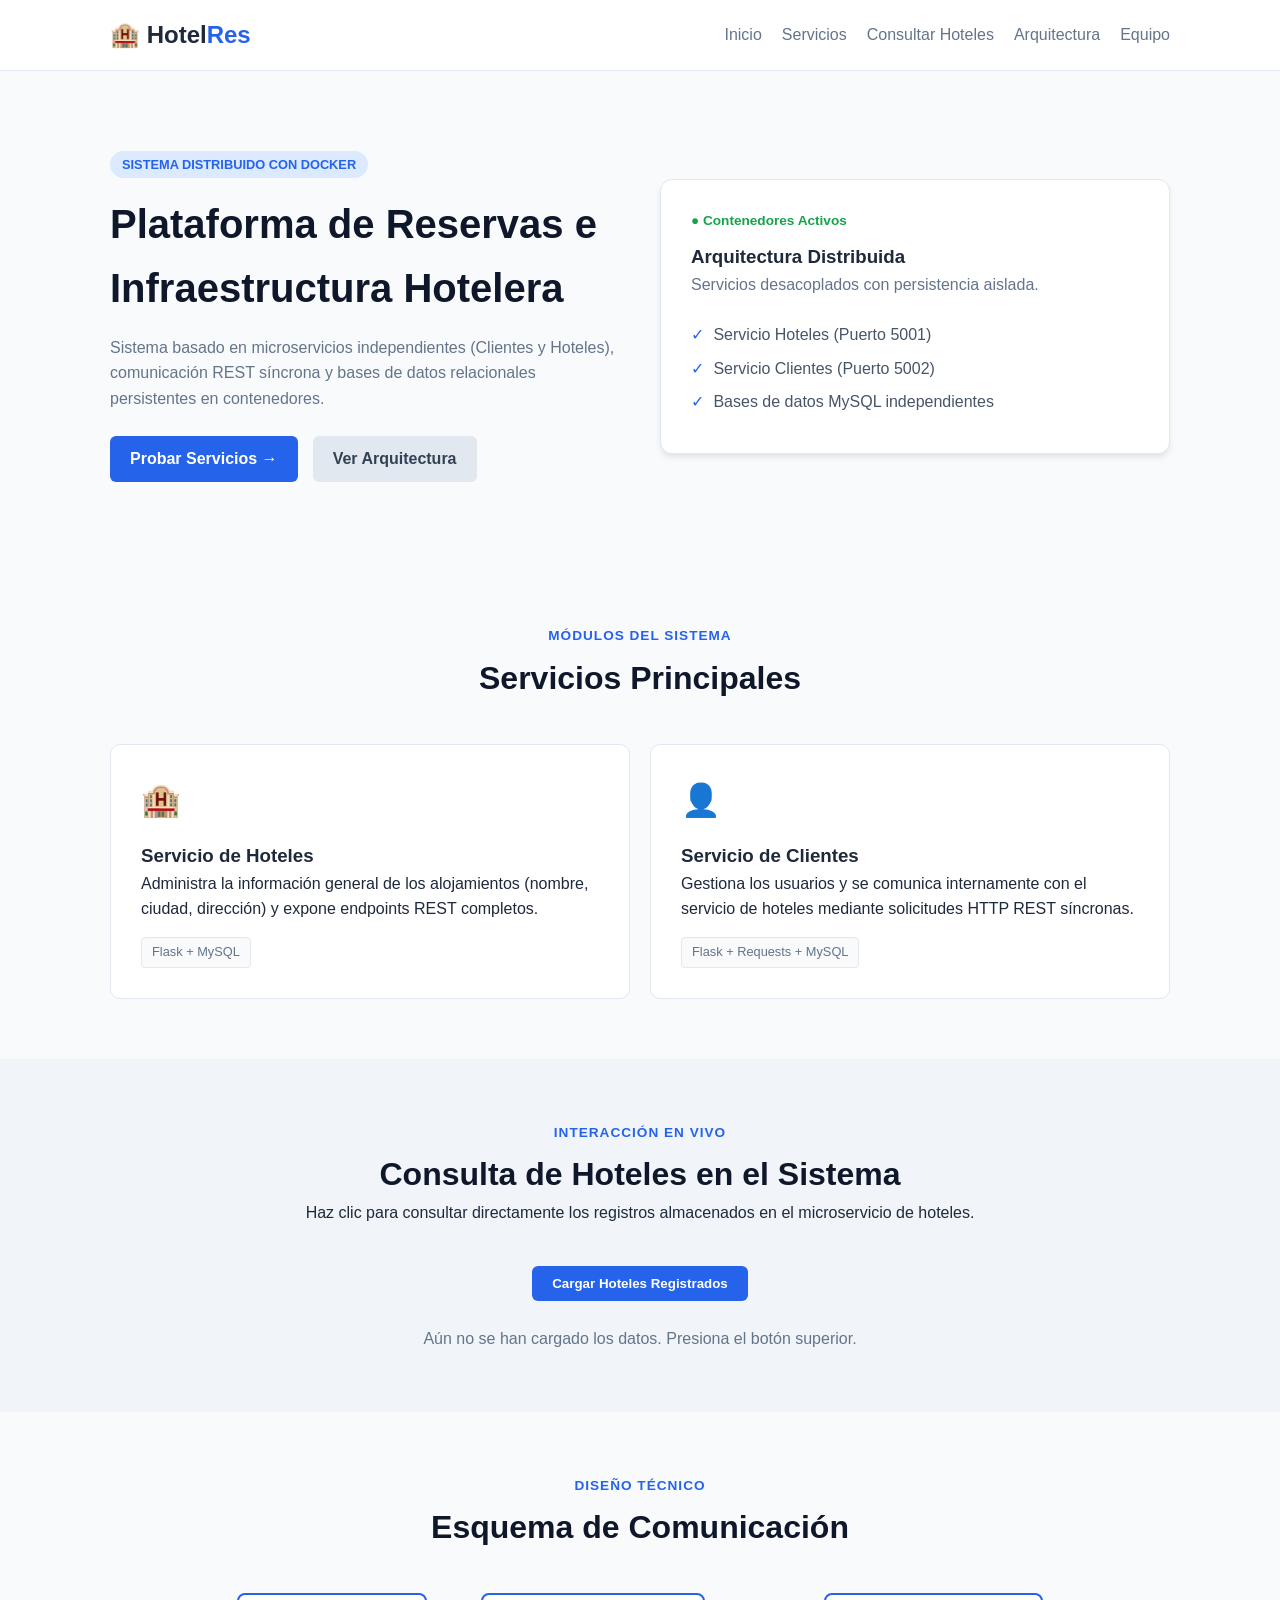
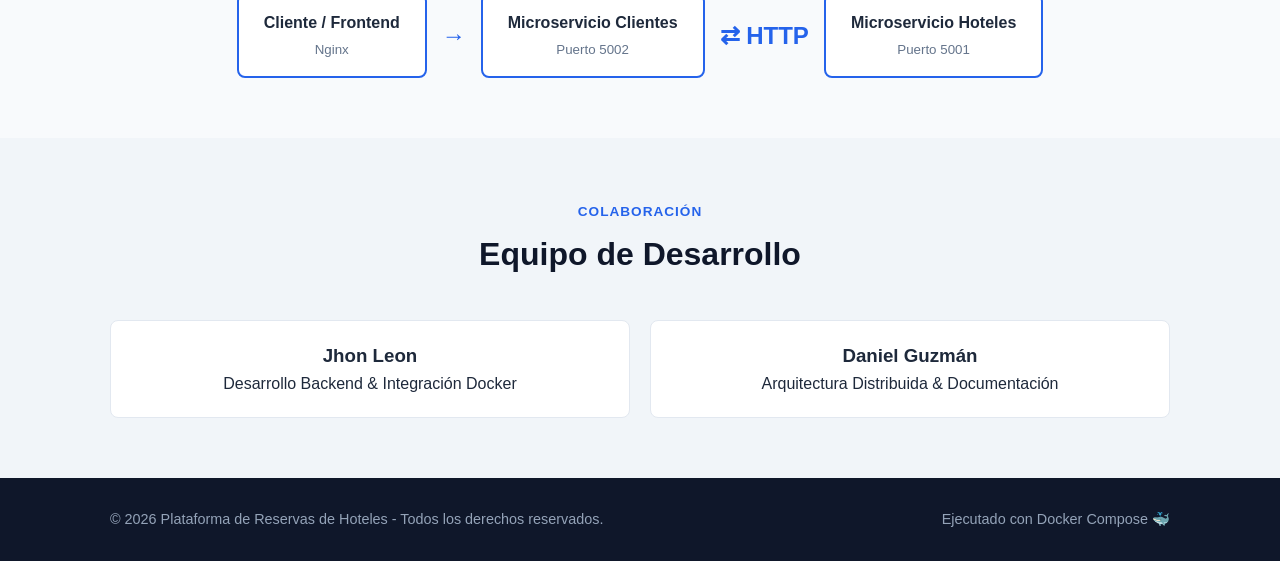
==== commit 6c7fbab3: "último arreglo del home" ====
--- a/home/index.html
+++ b/home/index.html
@@ -3,113 +3,142 @@
 <head>
     <meta charset="UTF-8">
     <meta name="viewport" content="width=device-width, initial-scale=1.0">
-    <title>HotelRes | Clientes, Hoteles y Reservas</title>
+    <title>HotelRes | Plataforma de Reservas</title>
     <link rel="stylesheet" href="style.css">
 </head>
 <body>
 
+    <!-- HEADER / NAVBAR -->
     <header class="navbar">
         <div class="container nav-container">
             <a href="#" class="logo">🏨 Hotel<span>Res</span></a>
             <nav class="nav-links">
-                <a href="#apartado-cliente">1. Cliente</a>
-                <a href="#apartado-hoteles">2. Hoteles</a>
-                <a href="#apartado-reservas">3. Reservas</a>
+                <a href="#inicio">Inicio</a>
+                <a href="#servicios">Servicios</a>
+                <a href="#datos">Consultar Hoteles</a>
+                <a href="#arquitectura">Arquitectura</a>
+                <a href="#equipo">Equipo</a>
             </nav>
         </div>
     </header>
 
-    <main class="container main-content">
-
-        <!-- APARTADO 1: NOMBRE DEL CLIENTE Y SU ID -->
-        <section id="apartado-cliente" class="card-section">
-            <h2>1. Registro de Cliente</h2>
-            <p class="desc">Ingresa el nombre de la persona para crear el cliente y obtener su ID.</p>
-
-            <form id="form-cliente" class="inline-form">
-                <input
-                    type="text"
-                    id="input-nombre-cliente"
-                    placeholder="Ej. daniel"
-                    required
-                >
-                <button type="submit" class="btn primary">Crear Cliente</button>
-            </form>
-
-            <div id="resultado-cliente" class="resultado-box">
-                Aún no has creado un cliente.
+    <main>
+        <!-- SECCIÓN INICIO / HERO -->
+        <section id="inicio" class="hero">
+            <div class="container hero-grid">
+                <div class="hero-text">
+                    <span class="badge">SISTEMA DISTRIBUIDO CON DOCKER</span>
+                    <h1>Plataforma de Reservas e Infraestructura Hotelera</h1>
+                    <p>
+                        Sistema basado en microservicios independientes (Clientes y Hoteles), 
+                        comunicación REST síncrona y bases de datos relacionales persistentes en contenedores.
+                    </p>
+                    <div class="hero-buttons">
+                        <a href="#datos" class="btn primary">Probar Servicios →</a>
+                        <a href="#arquitectura" class="btn secondary">Ver Arquitectura</a>
+                    </div>
+                </div>
+                <div class="hero-card">
+                    <div class="card-status">● Contenedores Activos</div>
+                    <h3>Arquitectura Distribuida</h3>
+                    <p>Servicios desacoplados con persistencia aislada.</p>
+                    <ul class="card-list">
+                        <li><span>✓</span> Servicio Hoteles (Puerto 5001)</li>
+                        <li><span>✓</span> Servicio Clientes (Puerto 5002)</li>
+                        <li><span>✓</span> Bases de datos MySQL independientes</li>
+                    </ul>
+                </div>
             </div>
         </section>
 
-        <!-- APARTADO 2: HOTELES DISPONIBLES CON SU ID -->
-        <section id="apartado-hoteles" class="card-section">
-            <div class="section-header">
-                <div>
-                    <h2>2. Hoteles Disponibles</h2>
-                    <p class="desc">Hoteles registrados en el sistema con su ID, hotel, ciudad y dirección.</p>
+        <!-- SECCIÓN SERVICIOS IMPLEMENTADOS -->
+        <section id="servicios" class="section">
+            <div class="container">
+                <div class="section-title">
+                    <span class="subtitle">MÓDULOS DEL SISTEMA</span>
+                    <h2>Servicios Principales</h2>
                 </div>
-                <button id="btn-cargar-hoteles" type="button" class="btn secondary">Actualizar Hoteles</button>
-            </div>
-
-            <div id="lista-hoteles" class="grid-cards">
-                <p class="muted">Cargando hoteles...</p>
+                <div class="services-grid">
+                    <div class="service-card">
+                        <div class="service-icon">🏨</div>
+                        <h3>Servicio de Hoteles</h3>
+                        <p>Administra la información general de los alojamientos (nombre, ciudad, dirección) y expone endpoints REST completos.</p>
+                        <span class="tech-tag">Flask + MySQL</span>
+                    </div>
+                    <div class="service-card">
+                        <div class="service-icon">👤</div>
+                        <h3>Servicio de Clientes</h3>
+                        <p>Gestiona los usuarios y se comunica internamente con el servicio de hoteles mediante solicitudes HTTP REST síncronas.</p>
+                        <span class="tech-tag">Flask + Requests + MySQL</span>
+                    </div>
+                </div>
             </div>
         </section>
 
-        <!-- APARTADO 3: RESERVAS -->
-        <section id="apartado-reservas" class="card-section">
-            <div class="section-header">
-                <div>
-                    <h2>3. Reservas</h2>
-                    <p class="desc">Ingresa el ID del cliente, el ID del hotel y las fechas para crear una reserva.</p>
+        <!-- SECCIÓN PRUEBA DE CONEXIÓN CON EL BACKEND -->
+        <section id="datos" class="section bg-light">
+            <div class="container">
+                <div class="section-title">
+                    <span class="subtitle">INTERACCIÓN EN VIVO</span>
+                    <h2>Consulta de Hoteles en el Sistema</h2>
+                    <p>Haz clic para consultar directamente los registros almacenados en el microservicio de hoteles.</p>
                 </div>
-                <button id="btn-cargar-reservas" type="button" class="btn secondary">Actualizar Reservas</button>
-            </div>
-
-            <form id="form-reserva" class="reserva-form">
-                <div class="campo">
-                    <label for="input-cliente-id">ID del Cliente</label>
-                    <input type="number" id="input-cliente-id" min="1" placeholder="Ej. 1" required>
+                <div class="center-box">
+                    <button id="btn-cargar" class="btn primary">Cargar Hoteles Registrados</button>
                 </div>
-
-                <div class="campo">
-                    <label for="input-hotel-id">ID del Hotel</label>
-                    <input type="number" id="input-hotel-id" min="1" placeholder="Ej. 1" required>
+                <div id="hoteles-container" class="hotels-grid">
+                    <!-- Aquí se inyectarán los hoteles mediante JavaScript -->
+                    <p class="placeholder-text">Aún no se han cargado los datos. Presiona el botón superior.</p>
                 </div>
-
-                <div class="campo">
-                    <label for="input-fecha-entrada">Fecha de entrada</label>
-                    <input type="date" id="input-fecha-entrada" required>
-                </div>
-
-                <div class="campo">
-                    <label for="input-fecha-salida">Fecha de salida</label>
-                    <input type="date" id="input-fecha-salida" required>
-                </div>
-
-                <div class="campo">
-                    <label for="select-estado">Estado</label>
-                    <select id="select-estado">
-                        <option value="CONFIRMADA" selected>CONFIRMADA</option>
-                        <option value="PENDIENTE">PENDIENTE</option>
-                    </select>
-                </div>
-
-                <div class="campo-btn">
-                    <button type="submit" class="btn primary">Crear Reserva</button>
-                </div>
-            </form>
-
-            <div id="mensaje-reserva" class="resultado-box"></div>
-
-            <div id="lista-reservas" class="grid-cards">
-                <p class="muted">Cargando reservas...</p>
             </div>
         </section>
 
+        <!-- SECCIÓN ARQUITECTURA -->
+        <section id="arquitectura" class="section">
+            <div class="container">
+                <div class="section-title">
+                    <span class="subtitle">DISEÑO TÉCNICO</span>
+                    <h2>Esquema de Comunicación</h2>
+                </div>
+                <div class="arch-box">
+                    <div class="arch-node">Cliente / Frontend<br><small>Nginx</small></div>
+                    <div class="arch-arrow">→</div>
+                    <div class="arch-node">Microservicio Clientes<br><small>Puerto 5002</small></div>
+                    <div class="arch-arrow">⇄ HTTP</div>
+                    <div class="arch-node">Microservicio Hoteles<br><small>Puerto 5001</small></div>
+                </div>
+            </div>
+        </section>
+
+        <!-- SECCIÓN EQUIPO -->
+        <section id="equipo" class="section bg-light">
+            <div class="container">
+                <div class="section-title">
+                    <span class="subtitle">COLABORACIÓN</span>
+                    <h2>Equipo de Desarrollo</h2>
+                </div>
+                <div class="team-grid">
+                    <div class="team-card">
+                        <h3>Jhon Leon</h3>
+                        <p>Desarrollo Backend & Integración Docker</p>
+                    </div>
+                    <div class="team-card">
+                        <h3>Daniel Guzmán</h3>
+                        <p>Arquitectura Distribuida & Documentación</p>
+                    </div>
+                </div>
+            </div>
+        </section>
     </main>
+
+    <!-- FOOTER -->
+    <footer class="footer">
+        <div class="container footer-content">
+            <p>© 2026 Plataforma de Reservas de Hoteles - Todos los derechos reservados.</p>
+            <p>Ejecutado con Docker Compose 🐳</p>
+        </div>
+    </footer>
 
     <script src="script.js"></script>
 </body>
-</html>
-```[cite: 3]+</html>
--- a/home/style.css
+++ b/home/style.css
@@ -1,11 +1,10 @@
 :root {
     --primary: #2563eb;
     --primary-dark: #1d4ed8;
-    --bg: #f1f5f9;
-    --card: #ffffff;
-    --text: #0f172a;
-    --muted: #64748b;
-    --border: #cbd5e1;
+    --bg-color: #f8fafc;
+    --text-color: #1e293b;
+    --border-color: #e2e8f0;
+    --card-bg: #ffffff;
 }
 
 * {
@@ -16,37 +15,38 @@
 }
 
 body {
-    background-color: var(--bg);
-    color: var(--text);
-    line-height: 1.5;
+    background-color: var(--bg-color);
+    color: var(--text-color);
+    line-height: 1.6;
 }
 
 .container {
-    max-width: 1000px;
+    max-width: 1100px;
     margin: 0 auto;
     padding: 0 20px;
 }
 
+/* Navbar */
 .navbar {
-    background: var(--card);
-    border-bottom: 1px solid var(--border);
+    background: var(--card-bg);
+    border-bottom: 1px solid var(--border-color);
     position: sticky;
     top: 0;
-    z-index: 10;
+    z-index: 100;
 }
 
 .nav-container {
-    height: 64px;
     display: flex;
     justify-content: space-between;
     align-items: center;
+    height: 70px;
 }
 
 .logo {
-    font-size: 1.35rem;
-    font-weight: 700;
+    font-size: 1.5rem;
+    font-weight: bold;
+    color: var(--text-color);
     text-decoration: none;
-    color: var(--text);
 }
 
 .logo span {
@@ -55,109 +55,70 @@
 
 .nav-links {
     display: flex;
-    gap: 18px;
+    gap: 20px;
 }
 
 .nav-links a {
     text-decoration: none;
-    color: var(--muted);
+    color: #64748b;
+    font-weight: 500;
+    transition: color 0.2s;
+}
+
+.nav-links a:hover {
+    color: var(--primary);
+}
+
+/* Hero Section */
+.hero {
+    padding: 80px 0;
+}
+
+.hero-grid {
+    display: grid;
+    grid-template-columns: 1fr 1fr;
+    gap: 40px;
+    align-items: center;
+}
+
+.badge {
+    background: #dbeafe;
+    color: var(--primary);
+    padding: 6px 12px;
+    border-radius: 20px;
+    font-size: 0.8rem;
+    font-weight: bold;
+}
+
+.hero h1 {
+    font-size: 2.5rem;
+    margin: 15px 0;
+    color: #0f172a;
+}
+
+.hero p {
+    color: #64748b;
+    margin-bottom: 25px;
+}
+
+.hero-buttons {
+    display: flex;
+    gap: 15px;
+}
+
+.btn {
+    padding: 10px 20px;
+    border-radius: 6px;
     font-weight: 600;
-}
-
-.nav-links a:hover {
-    color: var(--primary);
-}
-
-.main-content {
-    padding: 32px 20px 60px;
-    display: flex;
-    flex-direction: column;
-    gap: 28px;
-}
-
-.card-section {
-    background: var(--card);
-    border: 1px solid var(--border);
-    border-radius: 12px;
-    padding: 24px;
-    box-shadow: 0 2px 6px rgba(15, 23, 42, 0.04);
-}
-
-.card-section h2 {
-    font-size: 1.35rem;
-    margin-bottom: 4px;
-}
-
-.desc {
-    color: var(--muted);
-    font-size: 0.92rem;
-    margin-bottom: 18px;
-}
-
-.section-header {
-    display: flex;
-    justify-content: space-between;
-    align-items: flex-start;
-    gap: 12px;
-    flex-wrap: wrap;
-}
-
-.inline-form {
-    display: flex;
-    gap: 12px;
-    flex-wrap: wrap;
-}
-
-.inline-form input {
-    flex: 1;
-    min-width: 220px;
-    padding: 10px 14px;
-    border: 1px solid var(--border);
-    border-radius: 8px;
-    font-size: 0.95rem;
-}
-
-.reserva-form {
-    display: grid;
-    grid-template-columns: repeat(auto-fit, minmax(170px, 1fr));
-    gap: 14px;
-    align-items: end;
-    margin-bottom: 16px;
-}
-
-.campo {
-    display: flex;
-    flex-direction: column;
-    gap: 5px;
-}
-
-.campo label {
-    font-size: 0.85rem;
-    font-weight: 600;
-    color: #334155;
-}
-
-.campo input,
-.campo select {
-    padding: 9px 12px;
-    border: 1px solid var(--border);
-    border-radius: 8px;
-    font-size: 0.92rem;
-    background: #fff;
-}
-
-.btn {
-    padding: 10px 16px;
-    border-radius: 8px;
+    text-decoration: none;
+    cursor: pointer;
     border: none;
-    font-weight: 600;
-    cursor: pointer;
-    font-size: 0.92rem;
+    transition: background 0.2s;
 }
 
 .btn.primary {
     background: var(--primary);
-    color: #fff;
+    color: white;
 }
 
 .btn.primary:hover {
@@ -166,69 +127,186 @@
 
 .btn.secondary {
     background: #e2e8f0;
-    color: #1e293b;
-}
-
-.btn.secondary:hover {
-    background: #cbd5e1;
-}
-
-.resultado-box {
-    margin-top: 14px;
-    padding: 12px 14px;
+    color: #334155;
+}
+
+.hero-card {
+    background: var(--card-bg);
+    border: 1px solid var(--border-color);
+    padding: 30px;
+    border-radius: 12px;
+    box-shadow: 0 4px 6px -1px rgb(0 0 0 / 0.1);
+}
+
+.card-status {
+    color: #16a34a;
+    font-size: 0.85rem;
+    font-weight: bold;
+    margin-bottom: 10px;
+}
+
+.card-list {
+    list-style: none;
+    margin-top: 15px;
+}
+
+.card-list li {
+    margin-bottom: 8px;
+    color: #475569;
+}
+
+.card-list span {
+    color: var(--primary);
+    margin-right: 5px;
+}
+
+/* Sections */
+.section {
+    padding: 60px 0;
+}
+
+.bg-light {
+    background: #f1f5f9;
+}
+
+.section-title {
+    text-align: center;
+    margin-bottom: 40px;
+}
+
+.subtitle {
+    color: var(--primary);
+    font-size: 0.85rem;
+    font-weight: bold;
+    letter-spacing: 1px;
+}
+
+.section-title h2 {
+    font-size: 2rem;
+    margin-top: 5px;
+    color: #0f172a;
+}
+
+/* Services */
+.services-grid {
+    display: grid;
+    grid-template-columns: repeat(auto-fit, minmax(280px, 1fr));
+    gap: 20px;
+}
+
+.service-card {
+    background: var(--card-bg);
+    padding: 30px;
+    border-radius: 10px;
+    border: 1px solid var(--border-color);
+}
+
+.service-icon {
+    font-size: 2rem;
+    margin-bottom: 15px;
+}
+
+.tech-tag {
+    display: inline-block;
+    margin-top: 15px;
+    background: #f8fafc;
+    border: 1px solid var(--border-color);
+    padding: 4px 10px;
+    border-radius: 4px;
+    font-size: 0.8rem;
+    color: #64748b;
+}
+
+/* Live Data Box */
+.center-box {
+    text-align: center;
+    margin-bottom: 25px;
+}
+
+.hotels-grid {
+    display: grid;
+    grid-template-columns: repeat(auto-fit, minmax(250px, 1fr));
+    gap: 15px;
+}
+
+.hotel-card {
+    background: var(--card-bg);
+    padding: 20px;
     border-radius: 8px;
-    background: #f8fafc;
-    border: 1px solid var(--border);
-    font-size: 0.95rem;
-}
-
-.resultado-box:empty {
-    display: none;
-}
-
-.resultado-box.ok {
-    background: #dcfce7;
-    border-color: #86efac;
-    color: #166534;
-    font-weight: 600;
-}
-
-.resultado-box.err {
+    border: 1px solid var(--border-color);
+}
+
+.placeholder-text, .loading {
+    text-align: center;
+    color: #64748b;
+    grid-column: 1 / -1;
+}
+
+.error-box {
+    grid-column: 1 / -1;
     background: #fee2e2;
-    border-color: #fca5a5;
     color: #991b1b;
-    font-weight: 600;
-}
-
-.grid-cards {
-    margin-top: 18px;
+    padding: 15px;
+    border-radius: 6px;
+    text-align: center;
+}
+
+/* Architecture */
+.arch-box {
+    display: flex;
+    justify-content: center;
+    align-items: center;
+    gap: 15px;
+    flex-wrap: wrap;
+}
+
+.arch-node {
+    background: var(--card-bg);
+    border: 2px solid var(--primary);
+    padding: 15px 25px;
+    border-radius: 8px;
+    text-align: center;
+    font-weight: bold;
+}
+
+.arch-node small {
+    font-weight: normal;
+    color: #64748b;
+}
+
+.arch-arrow {
+    font-size: 1.5rem;
+    color: var(--primary);
+    font-weight: bold;
+}
+
+/* Team */
+.team-grid {
     display: grid;
-    grid-template-columns: repeat(auto-fit, minmax(230px, 1fr));
-    gap: 14px;
-}
-
-.dato-card {
-    background: #f8fafc;
-    border: 1px solid var(--border);
-    border-radius: 10px;
-    padding: 14px;
+    grid-template-columns: repeat(auto-fit, minmax(220px, 1fr));
+    gap: 20px;
+}
+
+.team-card {
+    background: var(--card-bg);
+    padding: 20px;
+    border-radius: 8px;
+    border: 1px solid var(--border-color);
+    text-align: center;
+}
+
+/* Footer */
+.footer {
+    background: #0f172a;
+    color: #94a3b8;
+    padding: 30px 0;
+    text-align: center;
     font-size: 0.9rem;
 }
 
-.dato-card p {
-    margin-bottom: 4px;
-}
-
-.muted {
-    color: var(--muted);
-    grid-column: 1 / -1;
-}
-
-.error-msg {
-    color: #991b1b;
-    background: #fee2e2;
-    border: 1px solid #fca5a5;
-    padding: 12px;
-    border-radius: 8px;
-    grid-column: 1 / -1;
+.footer-content {
+    display: flex;
+    justify-content: space-between;
+    flex-wrap: wrap;
+    gap: 10px;
 }
